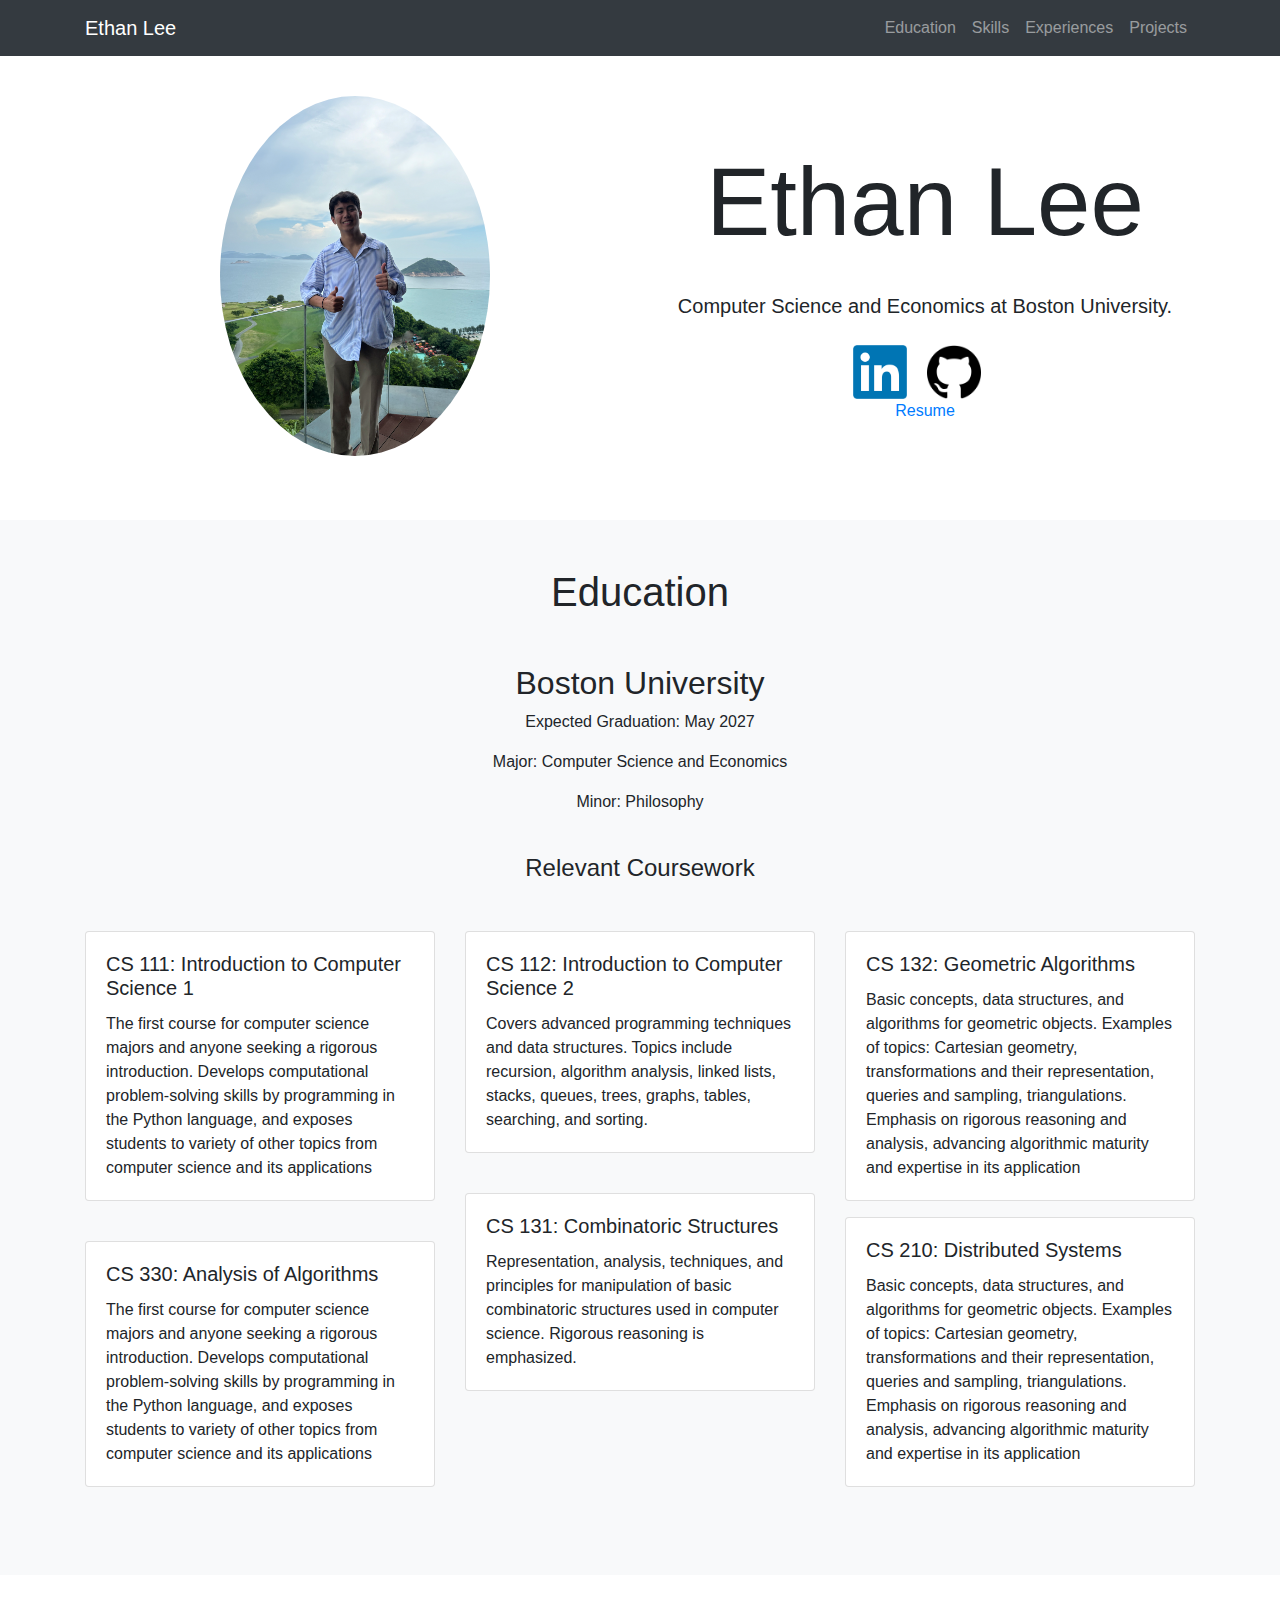
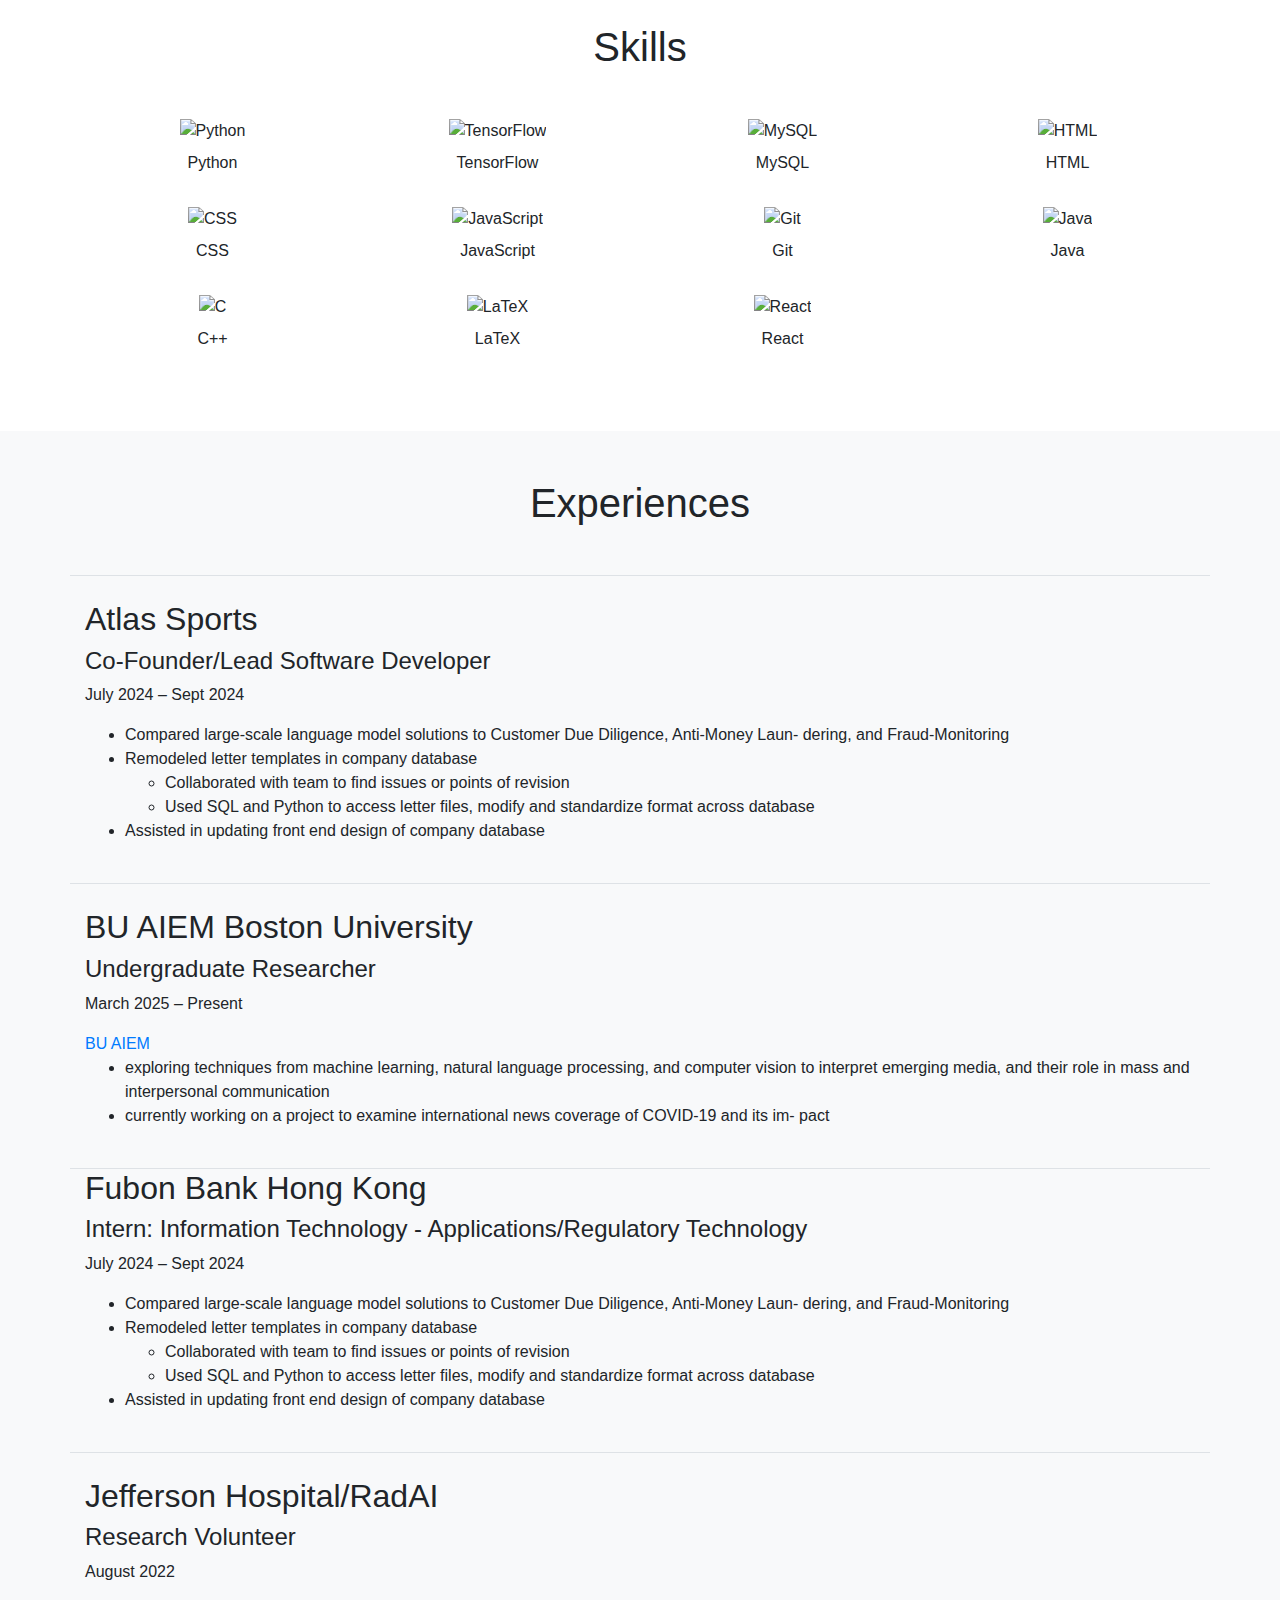
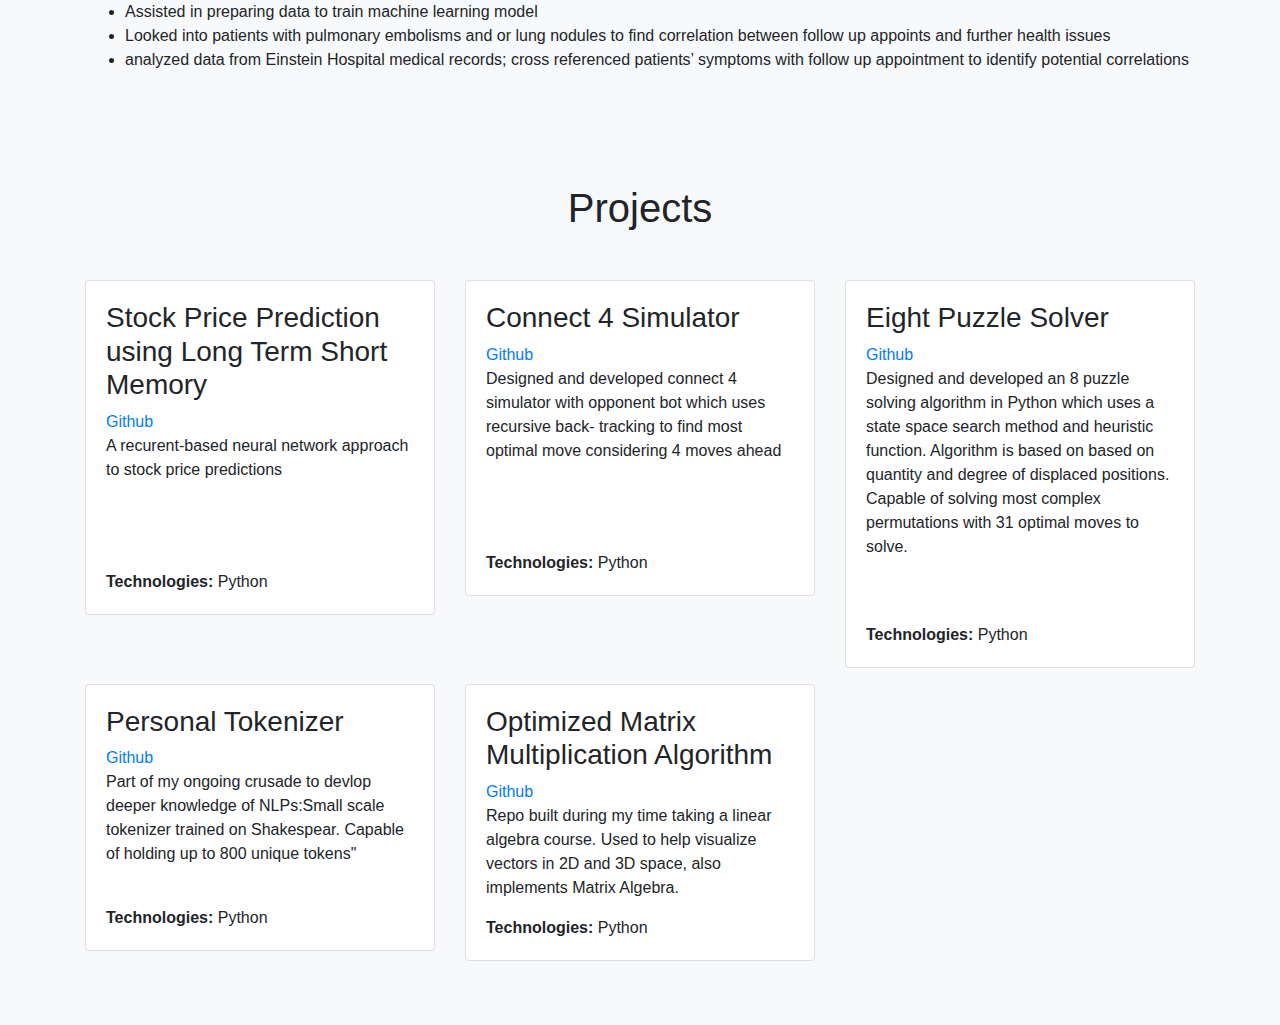
==== index.html @ e2e632e5 "Update index.html" ====
<!DOCTYPE html>
<html lang="en">
<head>
    <head>
        <meta charset="UTF-8">
        <meta name="viewport" content="width=device-width, initial-scale=1.0">
        <title>Ethan Lee - Portfolio</title>
        <!-- Bootstrap CSS -->
        <link href="https://maxcdn.bootstrapcdn.com/bootstrap/4.5.2/css/bootstrap.min.css" rel="stylesheet">
        <style>
            /* Add your custom styles here */
        </style>
    </head>
</head>
<body>
    

        <!-- Navigation Bar -->
        <nav class="navbar fixed-top navbar-expand-lg navbar-dark bg-dark">
            <div class="container">
                <a class="navbar-brand" href="#">Ethan Lee</a>
                <button class="navbar-toggler" type="button" data-toggle="collapse" data-target="#navbarNav" aria-controls="navbarNav" aria-expanded="false" aria-label="Toggle navigation">
                    <span class="navbar-toggler-icon"></span>
                </button>
                <div class="collapse navbar-collapse" id="navbarNav">
                    <ul class="navbar-nav ml-auto">
                        <li class="nav-item">
                            <a class="nav-link" href="#education">Education</a>
                        </li>
                        <li class="nav-item">
                            <a class="nav-link" href="#skills">Skills</a>
                        </li>
                        <li class="nav-item">
                            <a class="nav-link" href="#experiences">Experiences</a>
                        </li>
                        <li class="nav-item">
                            <a class="nav-link" href="#projects">Projects</a>
                        </li>
                    </ul>
                </div>
            </div>
        </nav>
    
        <br><br>
    
        <!-- Home Section -->
        <section id="home" class="py-5 text-center">
            <div class="container">
                <div class="row">
                    <div class="col-md-6">
                        <img src="/profile.jpg" alt="Headshot" class="img-fluid rounded-circle mb-3" style="max-width: 50%;">
                    </div>
                    <div class="col-md-6">
                        
                        <br><br>
                        <h1 class="display-1">Ethan Lee</h1>
                        <br>
                        <p class="lead">Computer Science and Economics at Boston University.</p>
                        <div class="mt-4">
                            <!-- Circular logos for LinkedIn and email -->
                            <a href="https://www.linkedin.com/in/ethan-lee-762335253/" target="_blank"><img src="/linkedin.png" alt="LinkedIn" class="mr-3" style="max-width: 10%;"></a>
                            <a href="https://github.com/elee05" target="_blank"><img src="/githublogo.png" alt="GitHub" class="mr-3" style="max-width: 10%;"></a>
                            <!-- <a href="mailto:ryanjg@bu.edu"><img src="email_logo.png" alt="Email"></a> -->
                            <div class = "Resume">
                                <a  href="https://drive.google.com/file/d/1Ec6KIJwj25DoHJ4Frk3w-vxsHnj9-o5V/view?usp=sharing">Resume</a>
                            </div>
                            
                        </div>
                    </div>
                </div>
            </div>
        </section>
    
        <!-- Education Section -->
        <section id="education" class="py-5 bg-light">
            <div class="container">
                <h1 class="text-center mb-5">Education</h1>
                <h2 class="text-center">Boston University</h2>
                <p class="text-center">Expected Graduation: May 2027</p>
                <p class="text-center">Major: Computer Science and Economics</p>
                <p class="text-center">Minor: Philosophy</p>
                <br>
                <h4 class="text-center mb-5">Relevant Coursework</h4>
                <div class="row">
                    <div class="col-md-4">
                        <div class="card mb-3">
                            <div class="card-body">
                                <h5 class="card-title">CS 111: Introduction to Computer Science 1</h5>
                                <p class="card-text">The first course for computer science majors and anyone seeking a rigorous introduction. Develops computational problem-solving skills by programming in the Python language, and exposes students to variety of other topics from computer science and its applications</p>
                            </div>
                        </div>
                        <br>
                        <div class="card mb-3">
                            <div class="card-body">
                                <h5 class="card-title">CS 330: Analysis of Algorithms</h5>
                                <p class="card-text">The first course for computer science majors and anyone seeking a rigorous introduction. Develops computational problem-solving skills by programming in the Python language, and exposes students to variety of other topics from computer science and its applications</p>
                            </div>
                        </div>
                        
                  
                    </div>
                    <div class="col-md-4">
                        <div class="card mb-3">
                            <div class="card-body">
                                <h5 class="card-title">CS 112: Introduction to Computer Science 2 </h5>
                                <p class="card-text">Covers advanced programming techniques and data structures. Topics include recursion, algorithm analysis, linked lists, stacks, queues, trees, graphs, tables, searching, and sorting.</p>
                            </div>
                        </div>
                        <br>
                        <div class="card mb-3">
                            <div class="card-body">
                                <h5 class="card-title">CS 131: Combinatoric Structures</h5>
                                <p class="card-text">Representation, analysis, techniques, and principles for manipulation of basic combinatoric structures used in computer science. Rigorous reasoning is emphasized.</p>
                            </div>
                        </div>
                    </div>
                    <div class="col-md-4">
                        <div class="card mb-3">
                            <div class="card-body">
                                <h5 class="card-title">CS 132: Geometric Algorithms</h5>
                                <p class="card-text">Basic concepts, data structures, and algorithms for geometric objects. Examples of topics: Cartesian geometry, transformations and their representation, queries and sampling, triangulations. Emphasis on rigorous reasoning and analysis, advancing algorithmic maturity and expertise in its application</p>
                            </div>
                        </div>
                        <div class="card mb-3">
                            <div class="card-body">
                                <h5 class="card-title">CS 210: Distributed Systems</h5>
                                <p class="card-text">Basic concepts, data structures, and algorithms for geometric objects. Examples of topics: Cartesian geometry, transformations and their representation, queries and sampling, triangulations. Emphasis on rigorous reasoning and analysis, advancing algorithmic maturity and expertise in its application</p>
                            </div>
                        </div>
                        <br>
                        
                    </div>
    
                          
                        
                </div>
            </div>
        </section>
    
    
    
        <!-- Skills Section -->
        <section id="skills" class="py-5">
            <div class="container">
                <h1 class="text-center mb-5">Skills</h1>
                <div class="row">
                    <div class="col-md-3 mb-3">
                        <div class="d-flex flex-column align-items-center">
                            <img src="https://skillicons.dev/icons?i=py" alt="Python" class="img-fluid">
                            <p class="mt-2">Python</p>
                        </div>
                    </div>
                    <div class="col-md-3 mb-3">
                        <div class="d-flex flex-column align-items-center">
                            <img src="https://skillicons.dev/icons?i=tensorflow&amp;theme=light" alt="TensorFlow" class="img-fluid">
                            <p class="mt-2">TensorFlow</p>
                        </div>
                    </div>
                    <div class="col-md-3 mb-3">
                        <div class="d-flex flex-column align-items-center">
                            <img src="https://skillicons.dev/icons?i=mysql&amp;theme=light" alt="MySQL" class="img-fluid">
                            <p class="mt-2">MySQL</p>
                        </div>
                    </div>
                    <div class="col-md-3 mb-3">
                        <div class="d-flex flex-column align-items-center">
                            <img src="https://skillicons.dev/icons?i=html&amp;theme=light" alt="HTML" class="img-fluid">
                            <p class="mt-2">HTML</p>
                        </div>
                    </div>
                </div>
                <div class="row">
                    
                    
                    <div class="col-md-3 mb-3">
                        <div class="d-flex flex-column align-items-center">
                            <img src="https://skillicons.dev/icons?i=css&amp;theme=light" alt="CSS" class="img-fluid">
                            <p class="mt-2">CSS</p>
                        </div>
                    </div>
                    <div class="col-md-3 mb-3">
                        <div class="d-flex flex-column align-items-center">
                            <img src="https://skillicons.dev/icons?i=js&amp;theme=light" alt="JavaScript" class="img-fluid">
                            <p class="mt-2">JavaScript</p>
                        </div>
                    </div>
                    <div class="col-md-3 mb-3">
                        <div class="d-flex flex-column align-items-center">
                            <img src="https://skillicons.dev/icons?i=git&amp;theme=light" alt="Git" class="img-fluid">
                            <p class="mt-2">Git</p>
                        </div>
                    </div>
                    <div class="col-md-3 mb-3">
                        <div class="d-flex flex-column align-items-center">
                            <img src="https://skillicons.dev/icons?i=java&amp;theme=light" alt="Java" class="img-fluid">
                            <p class="mt-2">Java</p>
                        </div>
                    </div>
                </div>
                <div class="row">
                    
                    
                    
                    <div class="col-md-3 mb-3">
                        <div class="d-flex flex-column align-items-center">
                            <img src="https://skillicons.dev/icons?i=cpp&amp;theme=light" alt="C" class="img-fluid">
                            <p class="mt-2">C++</p>
                        </div>
                    </div>
                    <div class="col-md-3 mb-3">
                        <div class="d-flex flex-column align-items-center">
                            <img src="https://skillicons.dev/icons?i=latex&amp;theme=light" alt="LaTeX" class="img-fluid">
                            <p class="mt-2">LaTeX</p>
                        </div>
                    </div>
                    <div class="col-md-3 mb-3">
                        <div class="d-flex flex-column align-items-center">
                            <img src="https://skillicons.dev/icons?i=react&amp;theme=light" alt="React" class="img-fluid">
                            <p class="mt-2">React</p>
                        </div>
                    </div>
                </div>
            </div>
        </section>
    
    
    
        <!-- Experiences Section -->
        <section id="experiences" class="py-5 bg-light">
            <div class="container">
                <h1 class="text-center mb-5">Experiences</h1>
                <div class="row">
                    
    
    
                    <div class="col-md-12 border-top">
                        <br>
                        <h2>Atlas Sports</h2>
                        <h4>Co-Founder/Lead Software Developer</h4>
                        <p>July 2024 – Sept 2024</p>
                        <ul>
                            <li>Compared large-scale language model solutions to Customer Due Diligence, Anti-Money Laun-
                                dering, and Fraud-Monitoring</li>
                            <li>Remodeled letter templates in company database
                                <ul>
                                    <li>Collaborated with team to find issues or points of revision</li>
                                    <li>Used SQL and Python to access letter files, modify and standardize format across database</li>
                                </ul>
                            </li>
                            <li>Assisted in updating front end design of company database</li>
                        <br>
                    </ul></div>

                    <div class="col-md-12 border-top">
                        <br>
                        <h2>BU AIEM Boston University</h2>
                        <h4>Undergraduate Researcher</h4>
                        <p>March 2025 – Present</p>
                        <a href = "https://sites.bu.edu/aiem/">BU AIEM</a>
                        <ul>
                            <li>exploring techniques from machine learning, natural language processing, and computer vision
                                to interpret emerging media, and their role in mass and interpersonal communication</li>
                            <li>currently working on a project to examine international news coverage of COVID-19 and its im-
                                pact</li>
                        <br>
                    </ul></div>


                    <div class="col-md-12 border-top">
                        <b"r>
                        <h2>Fubon Bank Hong Kong</h2>
                        <h4>Intern: Information Technology - Applications/Regulatory Technology</h4>
                        <p>July 2024 – Sept 2024</p>
                        <ul>
                            <li>Compared large-scale language model solutions to Customer Due Diligence, Anti-Money Laun-
                                dering, and Fraud-Monitoring</li>
                            <li>Remodeled letter templates in company database
                                <ul>
                                    <li>Collaborated with team to find issues or points of revision</li>
                                    <li>Used SQL and Python to access letter files, modify and standardize format across database</li>
                                </ul>
                            </li>
                            <li>Assisted in updating front end design of company database</li>
                        <br>
                    </ul></div>
                    <!-- Add more sections for other experiences -->
    
                    <div class="col-md-12 border-top">
                        <br>
                        <h2>Jefferson Hospital/RadAI</h2>
                        <h4>Research Volunteer</h4>
                        <p>August 2022</p>
                        <ul>
                            <li>Assisted in preparing data to train machine learning model</li>
                            <li>Looked into patients with pulmonary embolisms and or lung nodules to find correlation
                                between follow up appoints and further health issues</li>
                            <li>analyzed data from Einstein Hospital medical records; cross referenced patients’ symptoms with
                                follow up appointment to identify potential correlations</li>
                        </ul>
                    </div>
    
                </div>
            </div>
        </section>
    
    






















    
        <!-- Projects Section -->
        <section id="projects" class="py-5 bg-light">
            <div class="container">
                <h1 class="text-center mb-5">Projects</h1>
                <div class="row"> 
                    
                    <!-- Add more sections for other projects -->
                    <div class="col-md-4">
                        <div class="card mb-3">
                            <div class="card-body">
                                <h3>Stock Price Prediction using Long Term Short Memory</h3>
                                <a href = "https://github.com/elee05/Price-Predictions-LSTM">Github</a>
                                
                                <p>A recurent-based neural network approach to stock price predictions</p>
                                <br><br><br>
                                <strong>Technologies:</strong> Python
                            </div>
                        </div>
                    </div>
                    <div class="col-md-4">
                        <div class="card mb-3">
                            <div class="card-body">
                                <h3>Connect 4 Simulator</h3>
                                <a href="https://github.com/elee05/ASCII-Connect-Four">Github</a>
                                
                                <p>Designed and developed connect 4 simulator with opponent bot which uses recursive back-
                                    tracking to find most optimal move considering 4 moves ahead</p>
                                <br><br><br>
                                <strong>Technologies:</strong> Python
                            </div>
                        </div>
                    </div>
                    <div class="col-md-4">
                        <div class="card mb-3">
                            <div class="card-body">
                                <h3>Eight Puzzle Solver</h3>
                                <a href="https://github.com/elee05/8-puzzle-solver">Github</a>
                                
                                <p>Designed and developed an 8 puzzle solving algorithm in Python which uses a state space search method and heuristic function. Algorithm is based on based on quantity and degree of displaced positions. Capable of solving most complex permutations with 31 optimal moves to solve.</p>
                                <br><br>
                                <strong>Technologies:</strong> Python
                            </div>
                        </div>
                    </div>
                </div>







                <div class="row">
                    <div class="col-md-4">
                        <div class="card mb-3">
                            <div class="card-body">
                                <h3>Personal Tokenizer</h3>
                                <a href="https://github.com/elee05/Tokenizer">Github</a>
                                
                                <p>Part of my ongoing crusade to devlop deeper knowledge of NLPs:Small scale tokenizer trained on Shakespear. Capable of holding up to 800 unique tokens" </p>
                                <br>
                                <strong>Technologies:</strong> Python
                            </div>
                        </div>
                    </div>
                    <!-- Add more sections for other projects -->
                    
                    <div class="col-md-4">
                        <div class="card mb-3">
                            <div class="card-body">
                                <h3>Optimized Matrix Multiplication Algorithm</h3>
                                <a href = "https://github.com/elee05/Matrix-Algebra">Github</a>
                                
                                <p>Repo built during my time taking a linear algebra course. Used to help visualize vectors in 2D and 3D space, also implements Matrix Algebra.</p>
                                <strong>Technologies:</strong> Python
                            </div>
                        </div>
                    </div>
                </div>





            </div>
        </section>
    
    
        <!-- Bootstrap JS -->
        <script src="https://ajax.googleapis.com/ajax/libs/jquery/3.5.1/jquery.min.js"></script>
        <script src="https://cdnjs.cloudflare.com/ajax/libs/popper.js/1.16.0/umd/popper.min.js"></script>
        <script src="https://maxcdn.bootstrapcdn.com/bootstrap/4.5.2/js/bootstrap.min.js"></script>
    
    
    
    

    
</body>
</html>
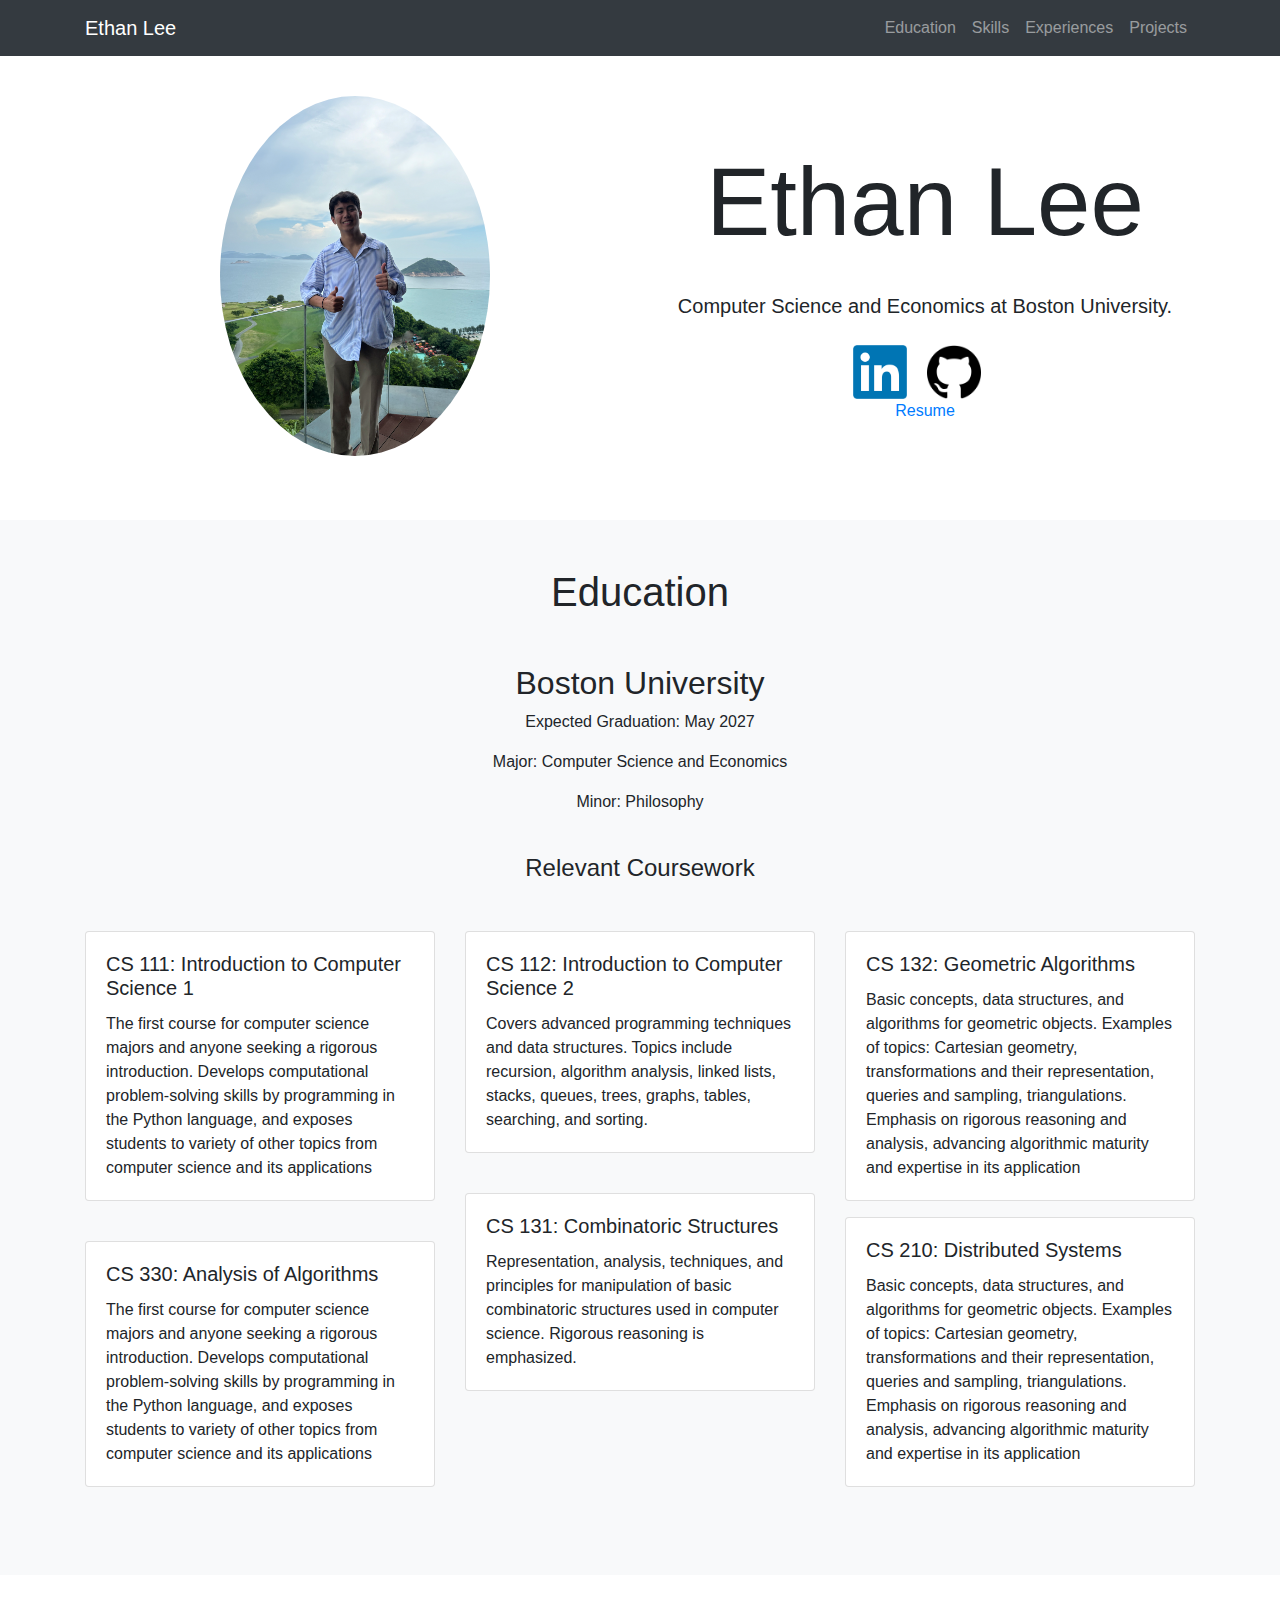
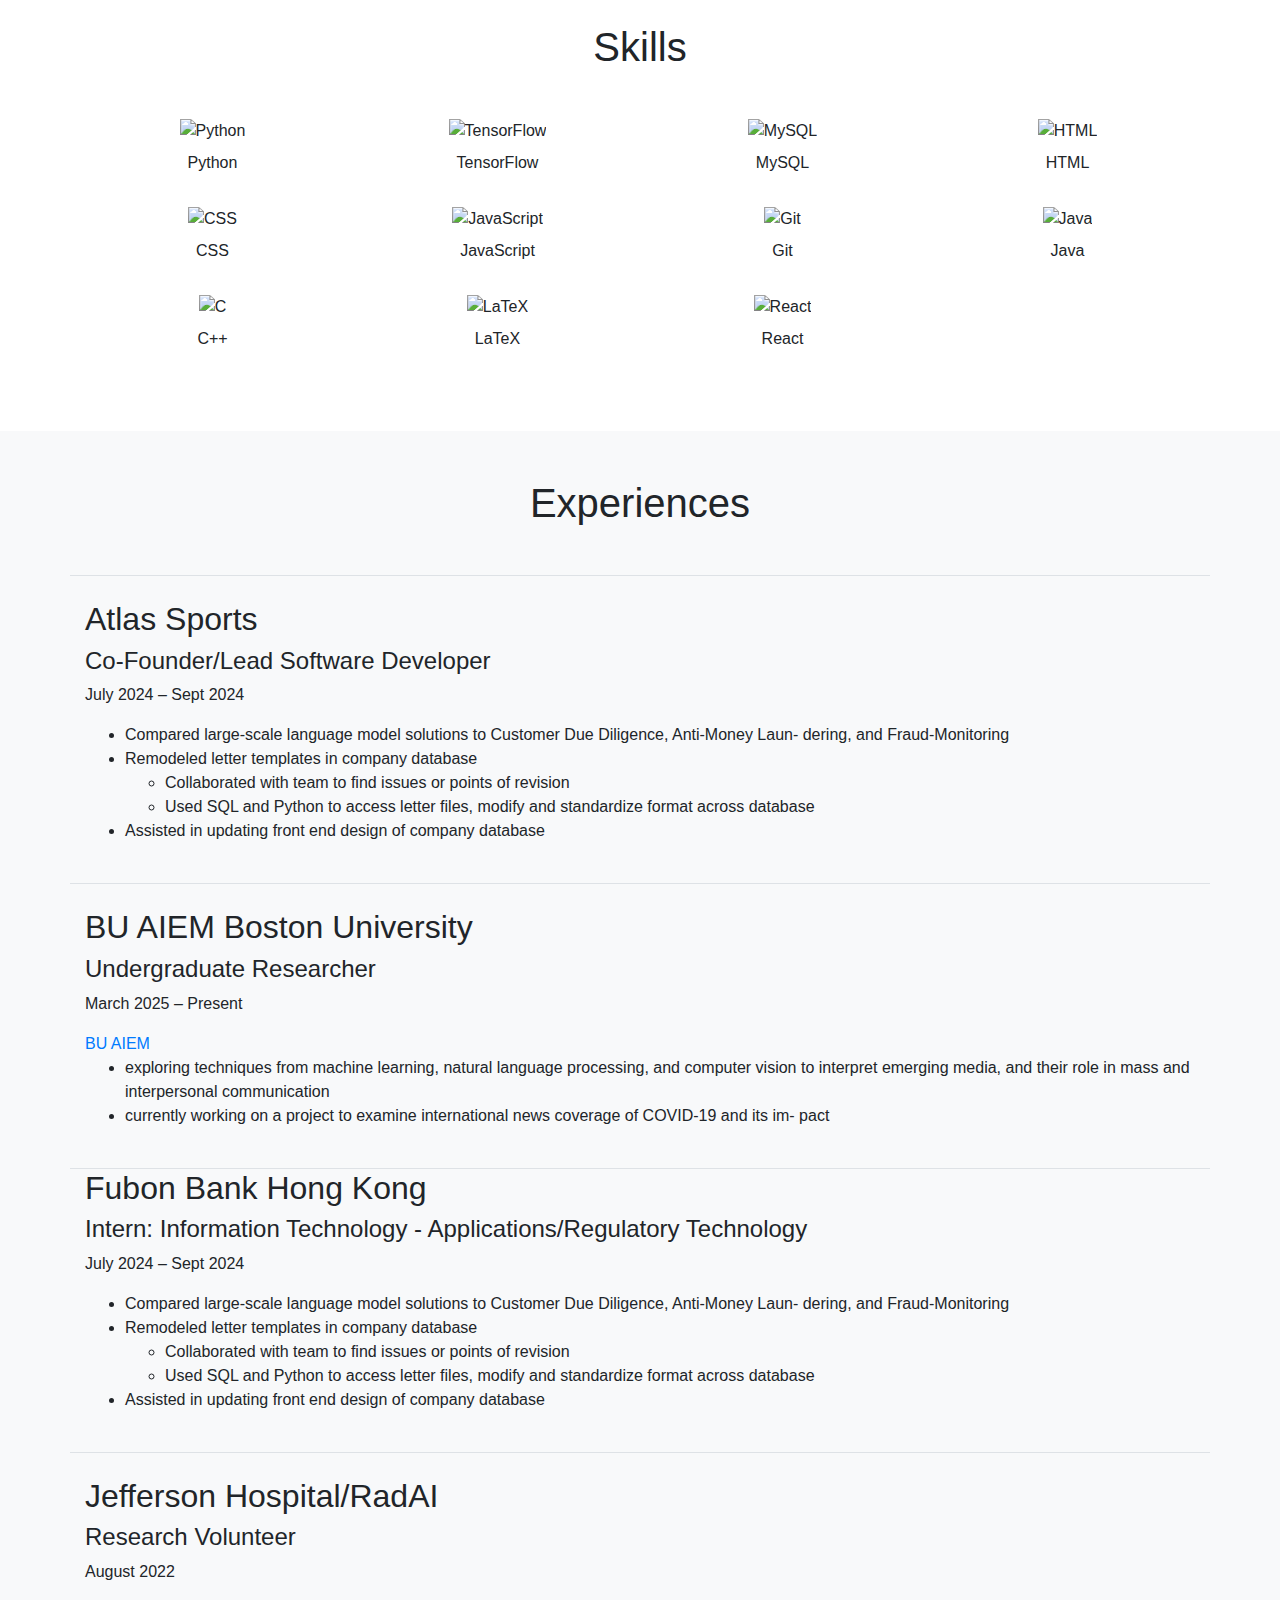
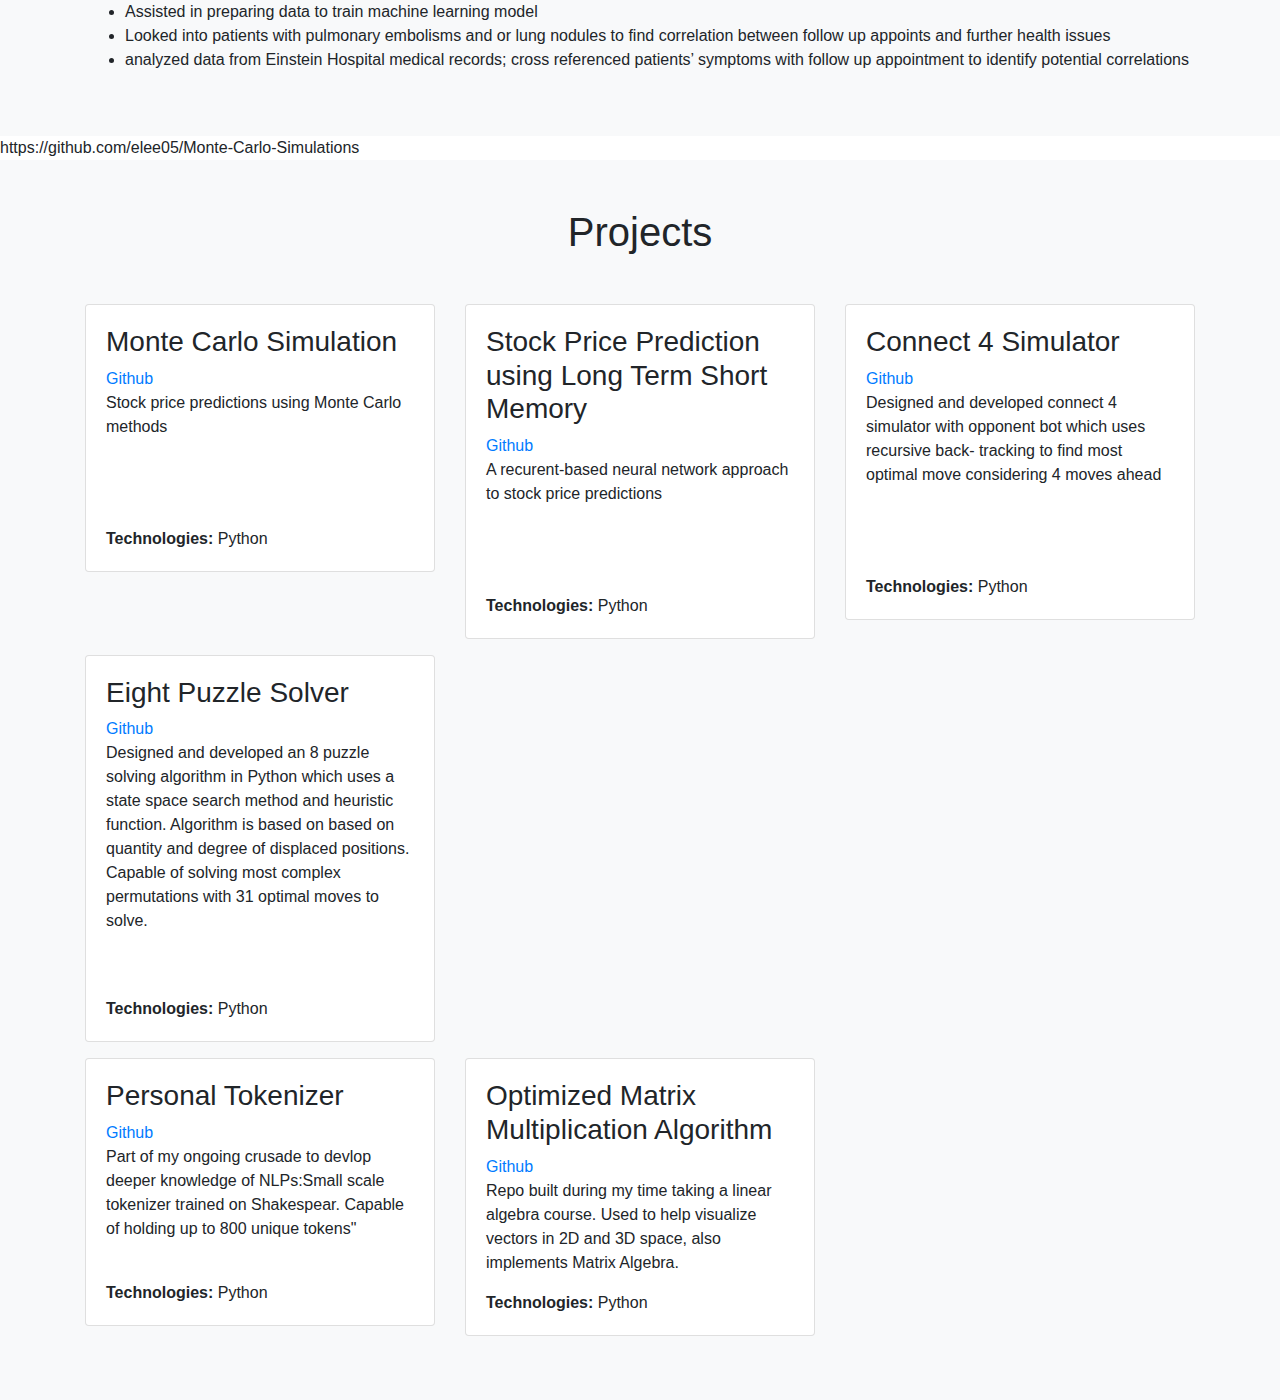
==== commit 29c15880: "Update index.html" ====
--- a/index.html
+++ b/index.html
@@ -325,7 +325,7 @@
 
 
 
-
+https://github.com/elee05/Monte-Carlo-Simulations
     
         <!-- Projects Section -->
         <section id="projects" class="py-5 bg-light">
@@ -334,6 +334,18 @@
                 <div class="row"> 
                     
                     <!-- Add more sections for other projects -->
+                    <div class="col-md-4">
+                        <div class="card mb-3">
+                            <div class="card-body">
+                                <h3>Monte Carlo Simulation </h3>
+                                <a href = "https://github.com/elee05/Monte-Carlo-Simulations">Github</a>
+                                
+                                <p>Stock price predictions using Monte Carlo methods</p>
+                                <br><br><br>
+                                <strong>Technologies:</strong> Python
+                            </div>
+                        </div>
+                    </div>
                     <div class="col-md-4">
                         <div class="card mb-3">
                             <div class="card-body">
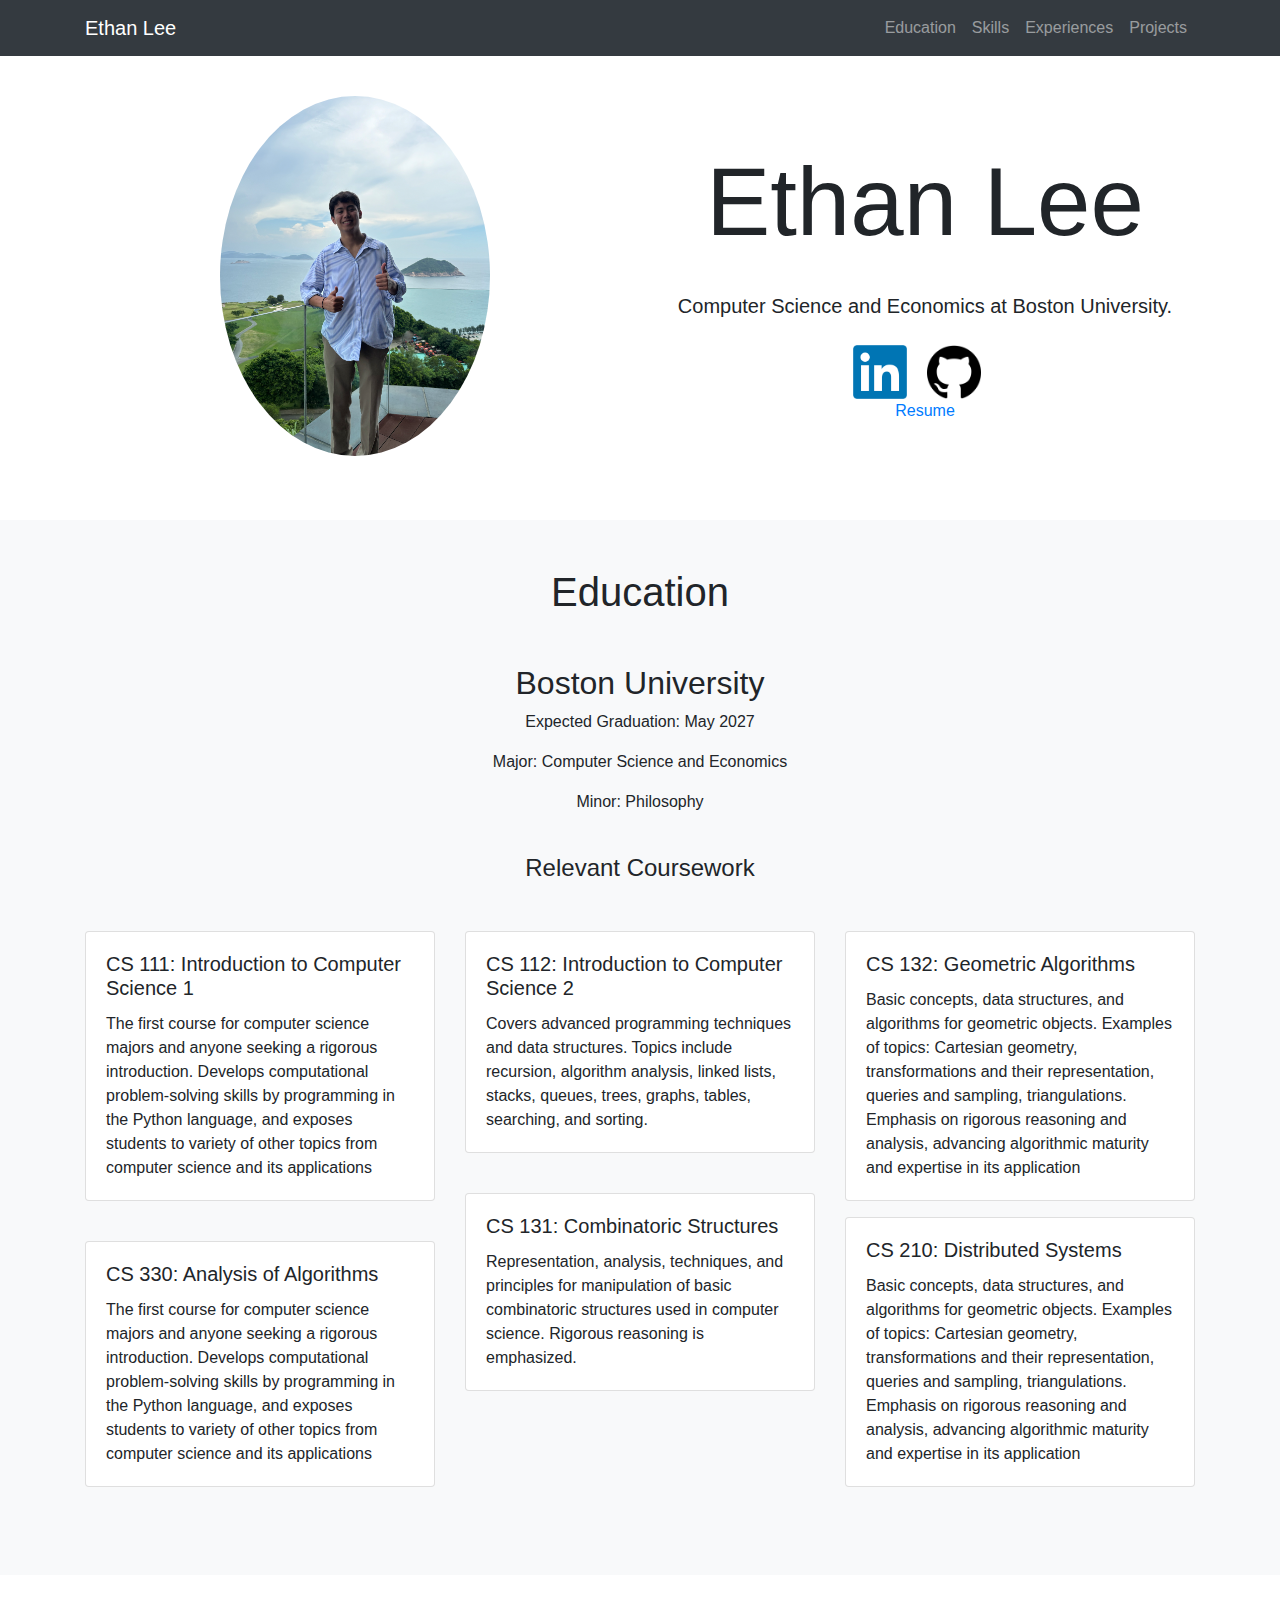
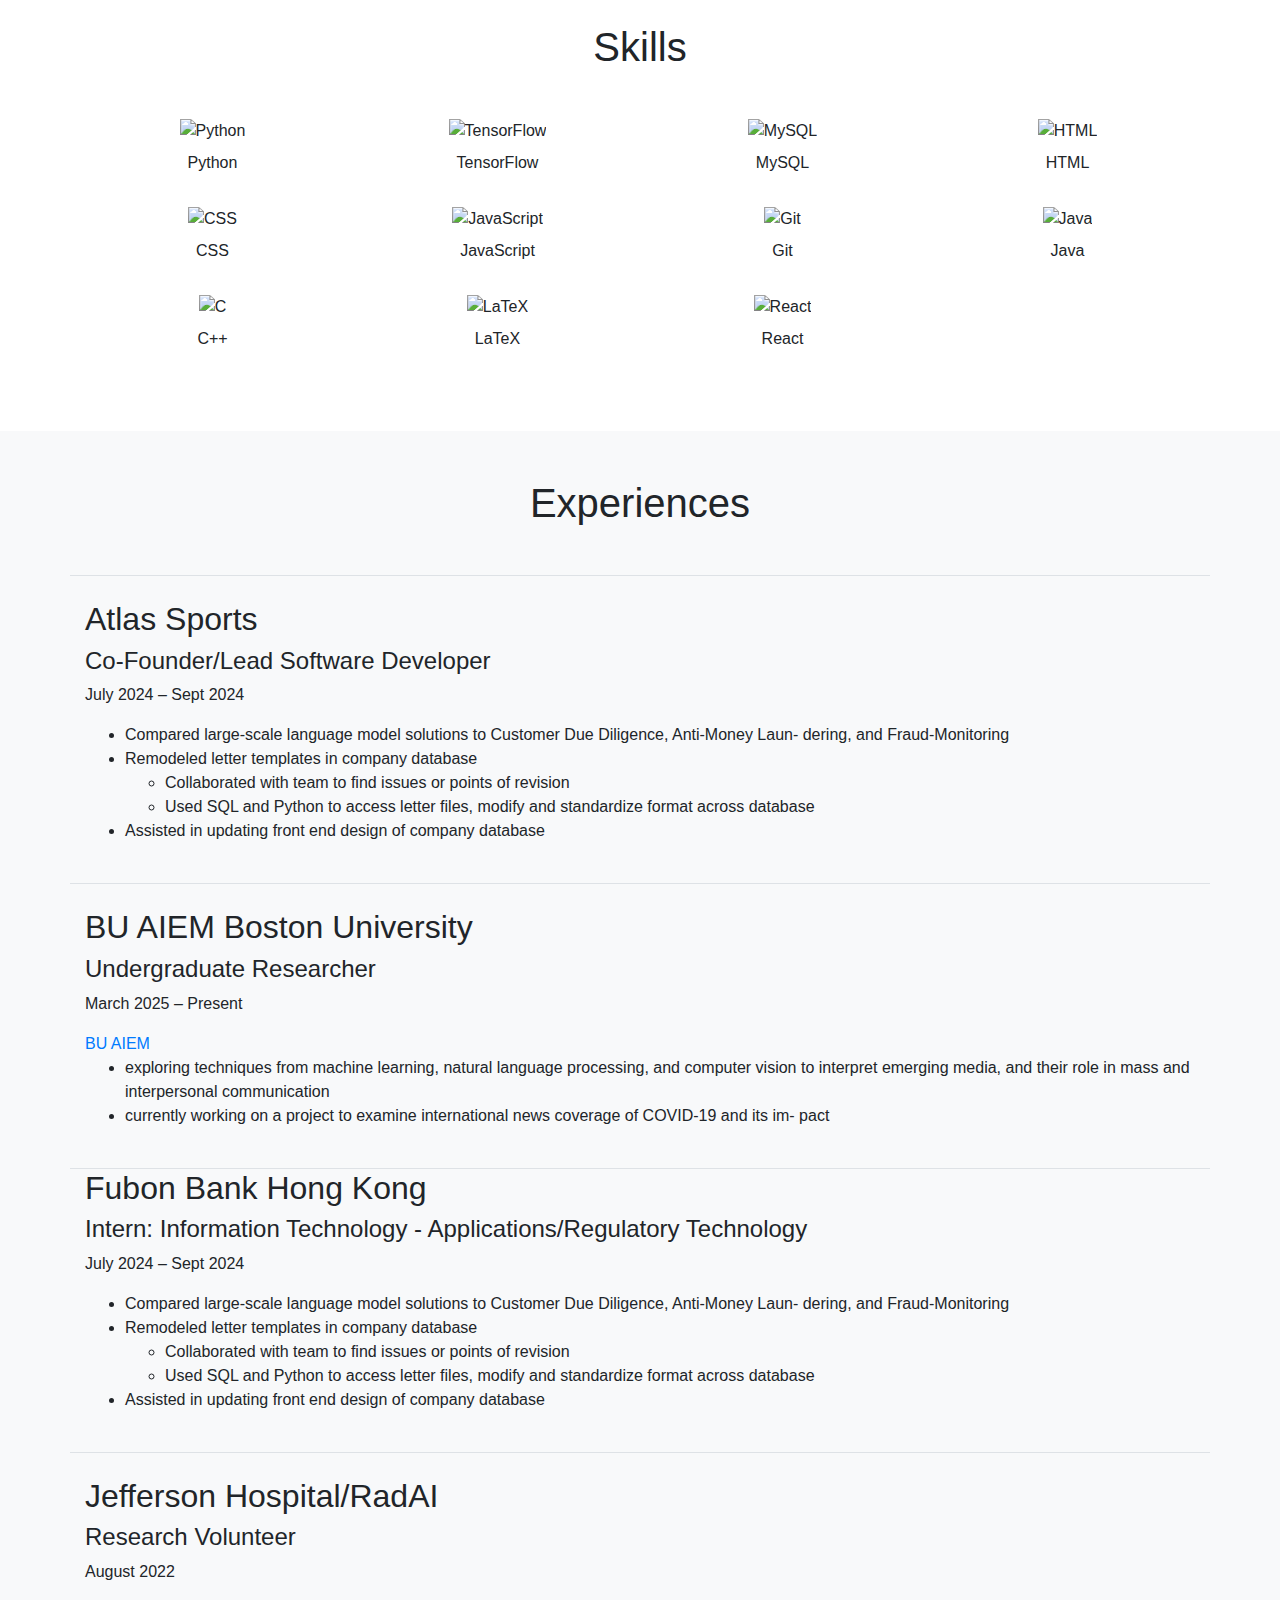
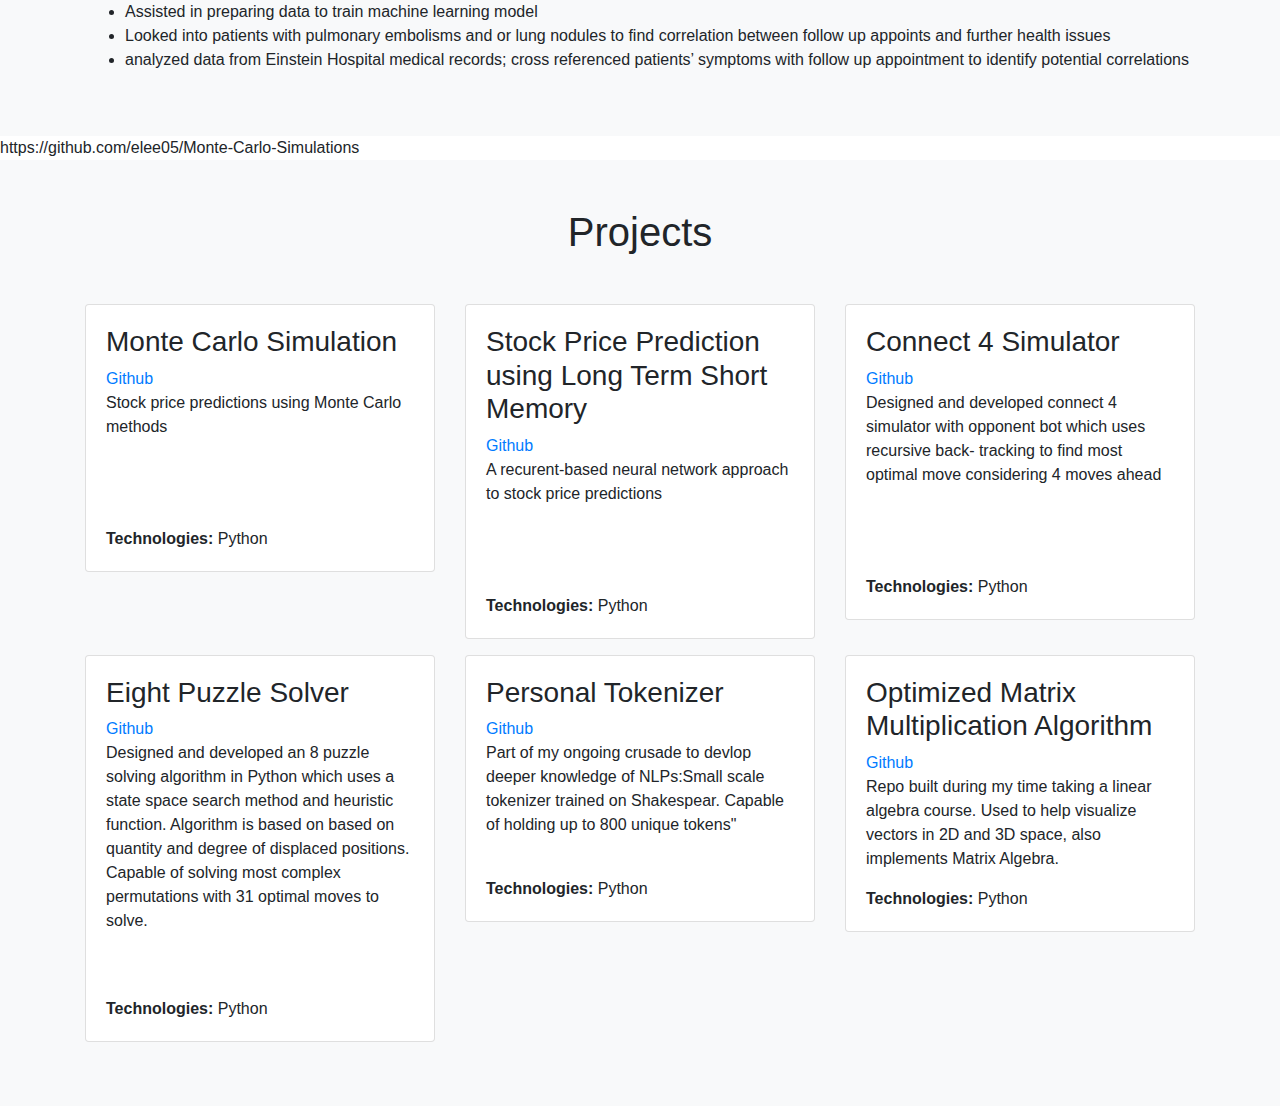
==== commit 50275c2b: "Update index.html" ====
--- a/index.html
+++ b/index.html
@@ -371,6 +371,16 @@
                             </div>
                         </div>
                     </div>
+                    
+                </div>
+
+
+
+
+
+
+
+                <div class="row">
                     <div class="col-md-4">
                         <div class="card mb-3">
                             <div class="card-body">
@@ -383,15 +393,6 @@
                             </div>
                         </div>
                     </div>
-                </div>
-
-
-
-
-
-
-
-                <div class="row">
                     <div class="col-md-4">
                         <div class="card mb-3">
                             <div class="card-body">
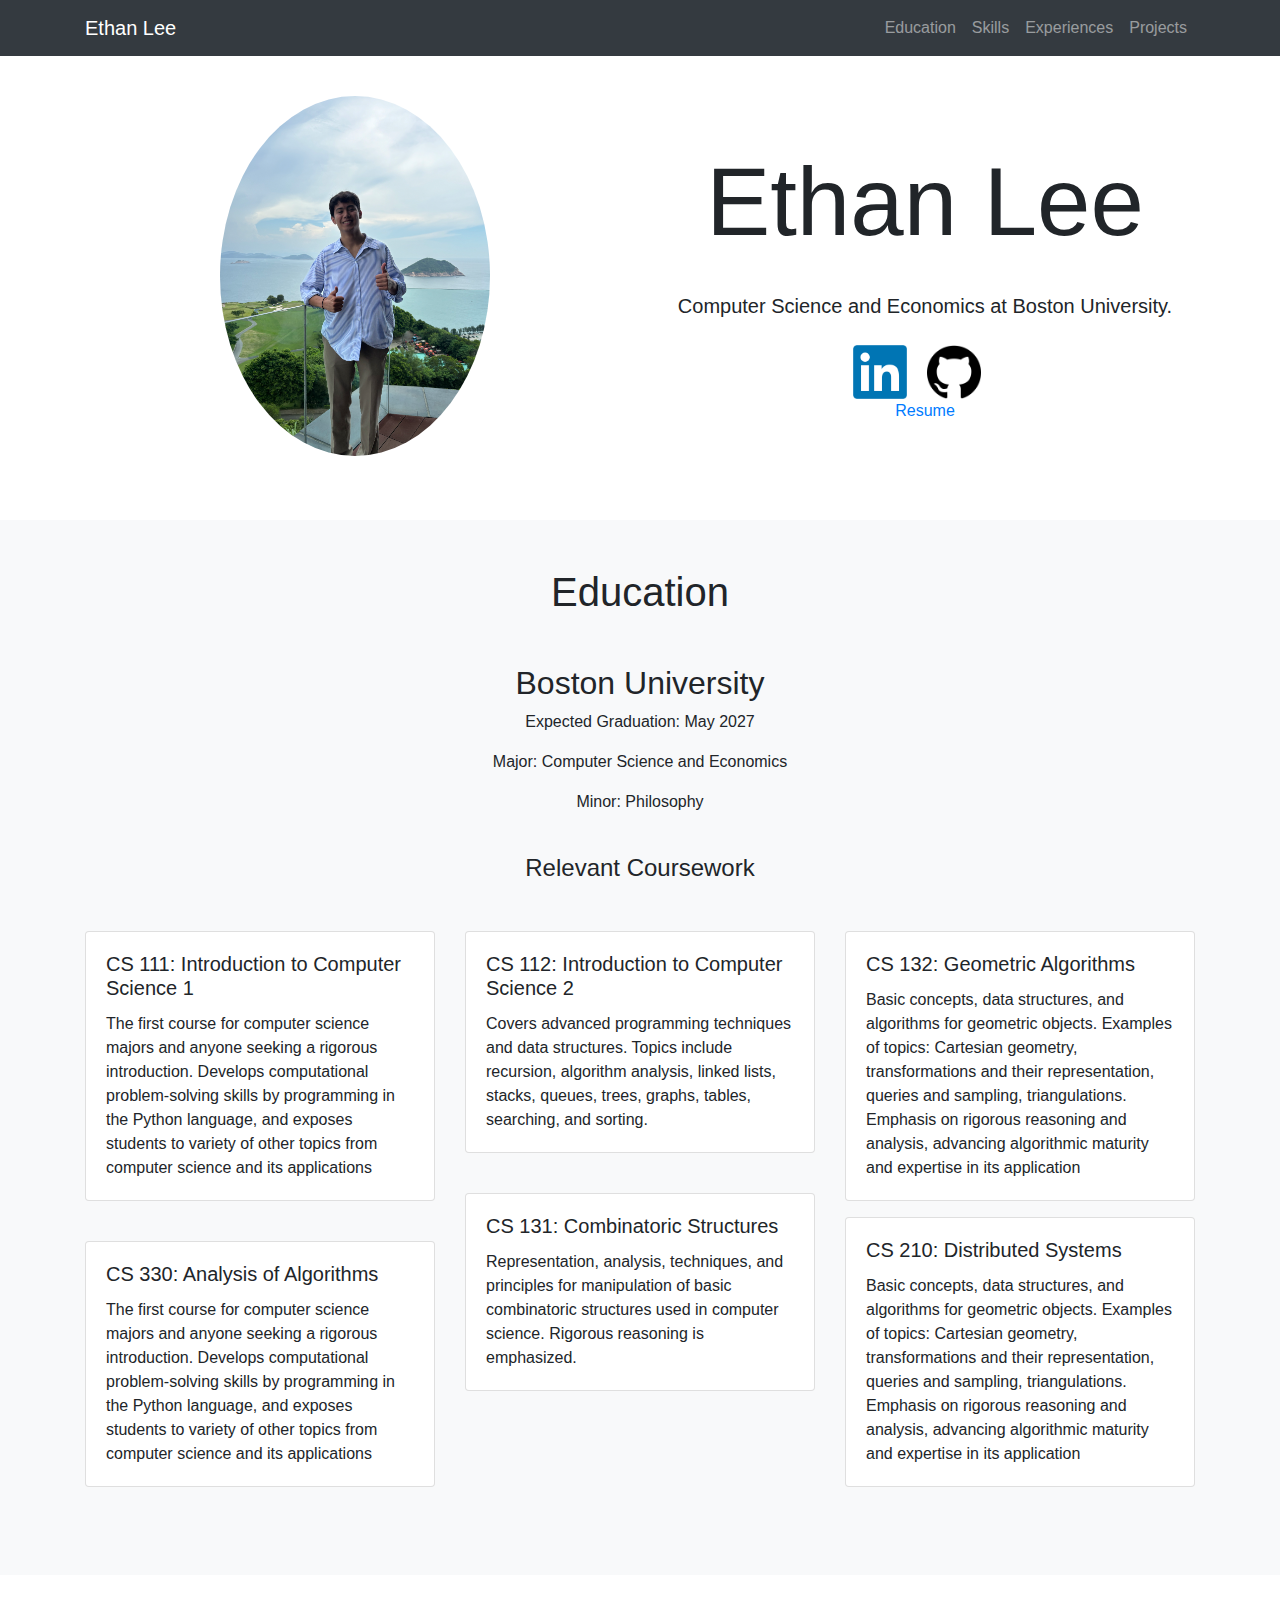
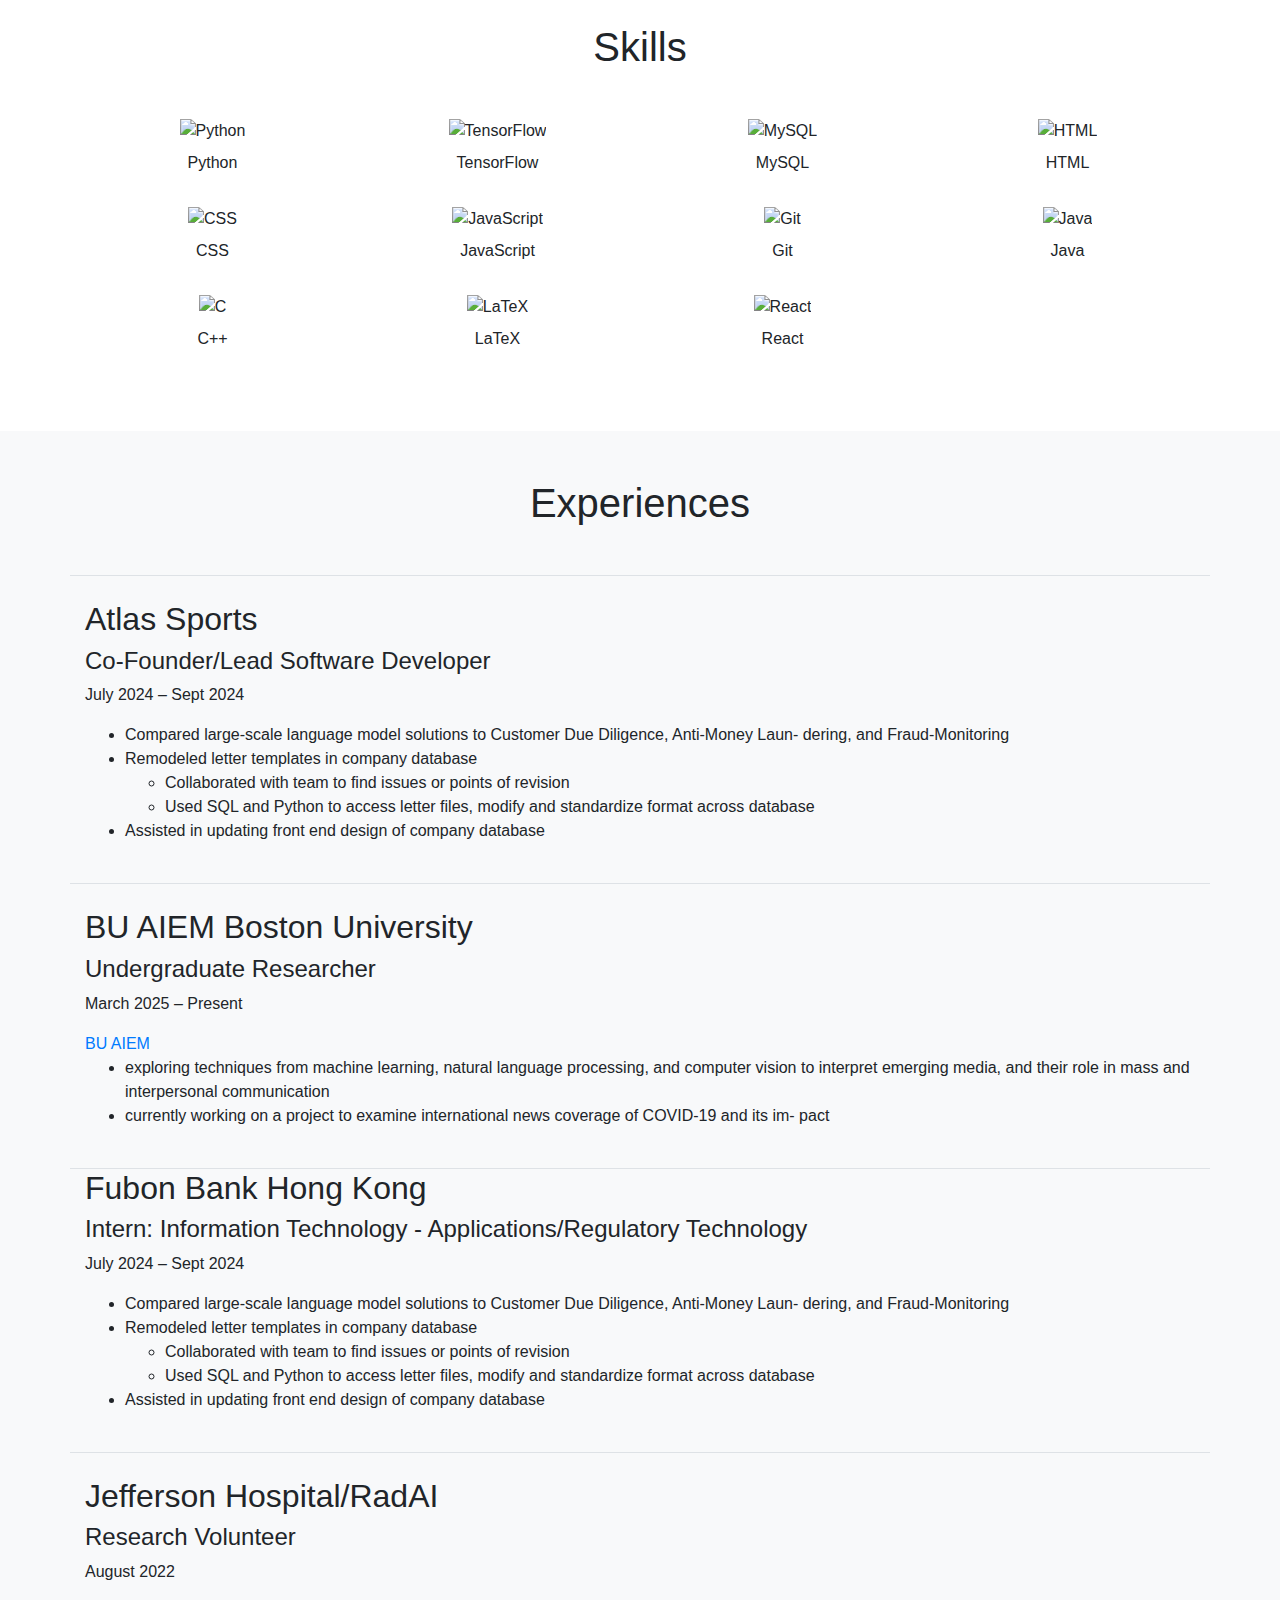
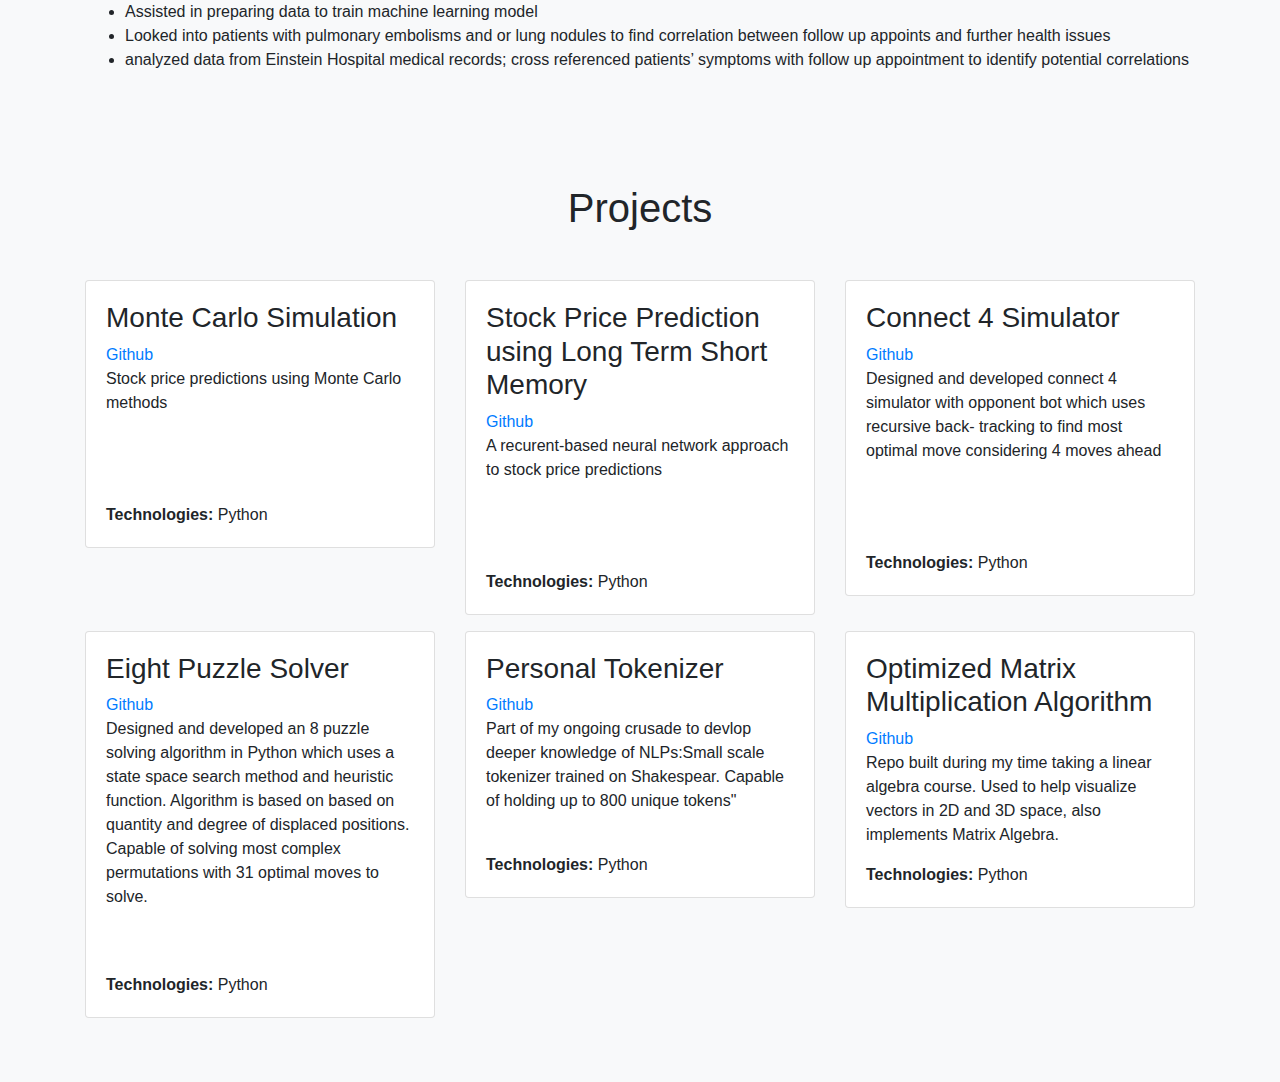
==== commit e82f58f0: "Update index.html" ====
--- a/index.html
+++ b/index.html
@@ -323,9 +323,6 @@
 
 
 
-
-
-https://github.com/elee05/Monte-Carlo-Simulations
     
         <!-- Projects Section -->
         <section id="projects" class="py-5 bg-light">
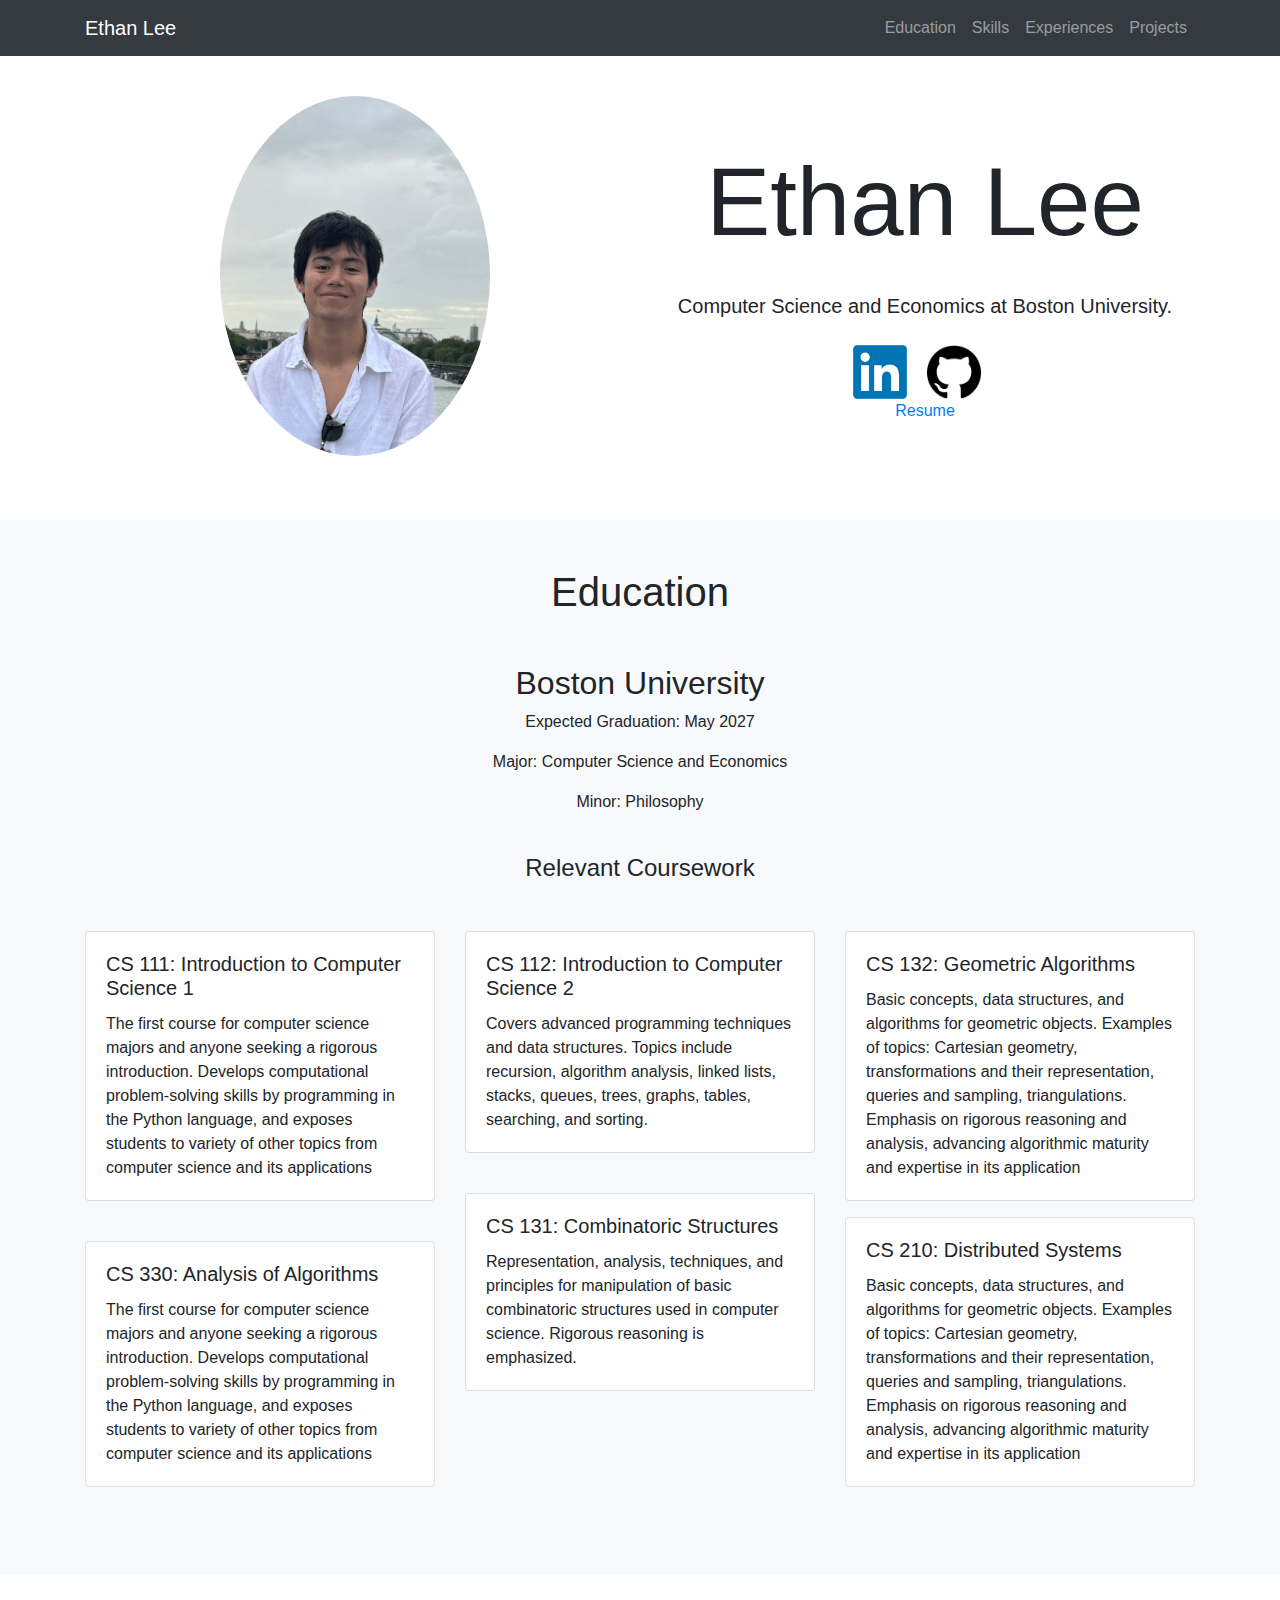
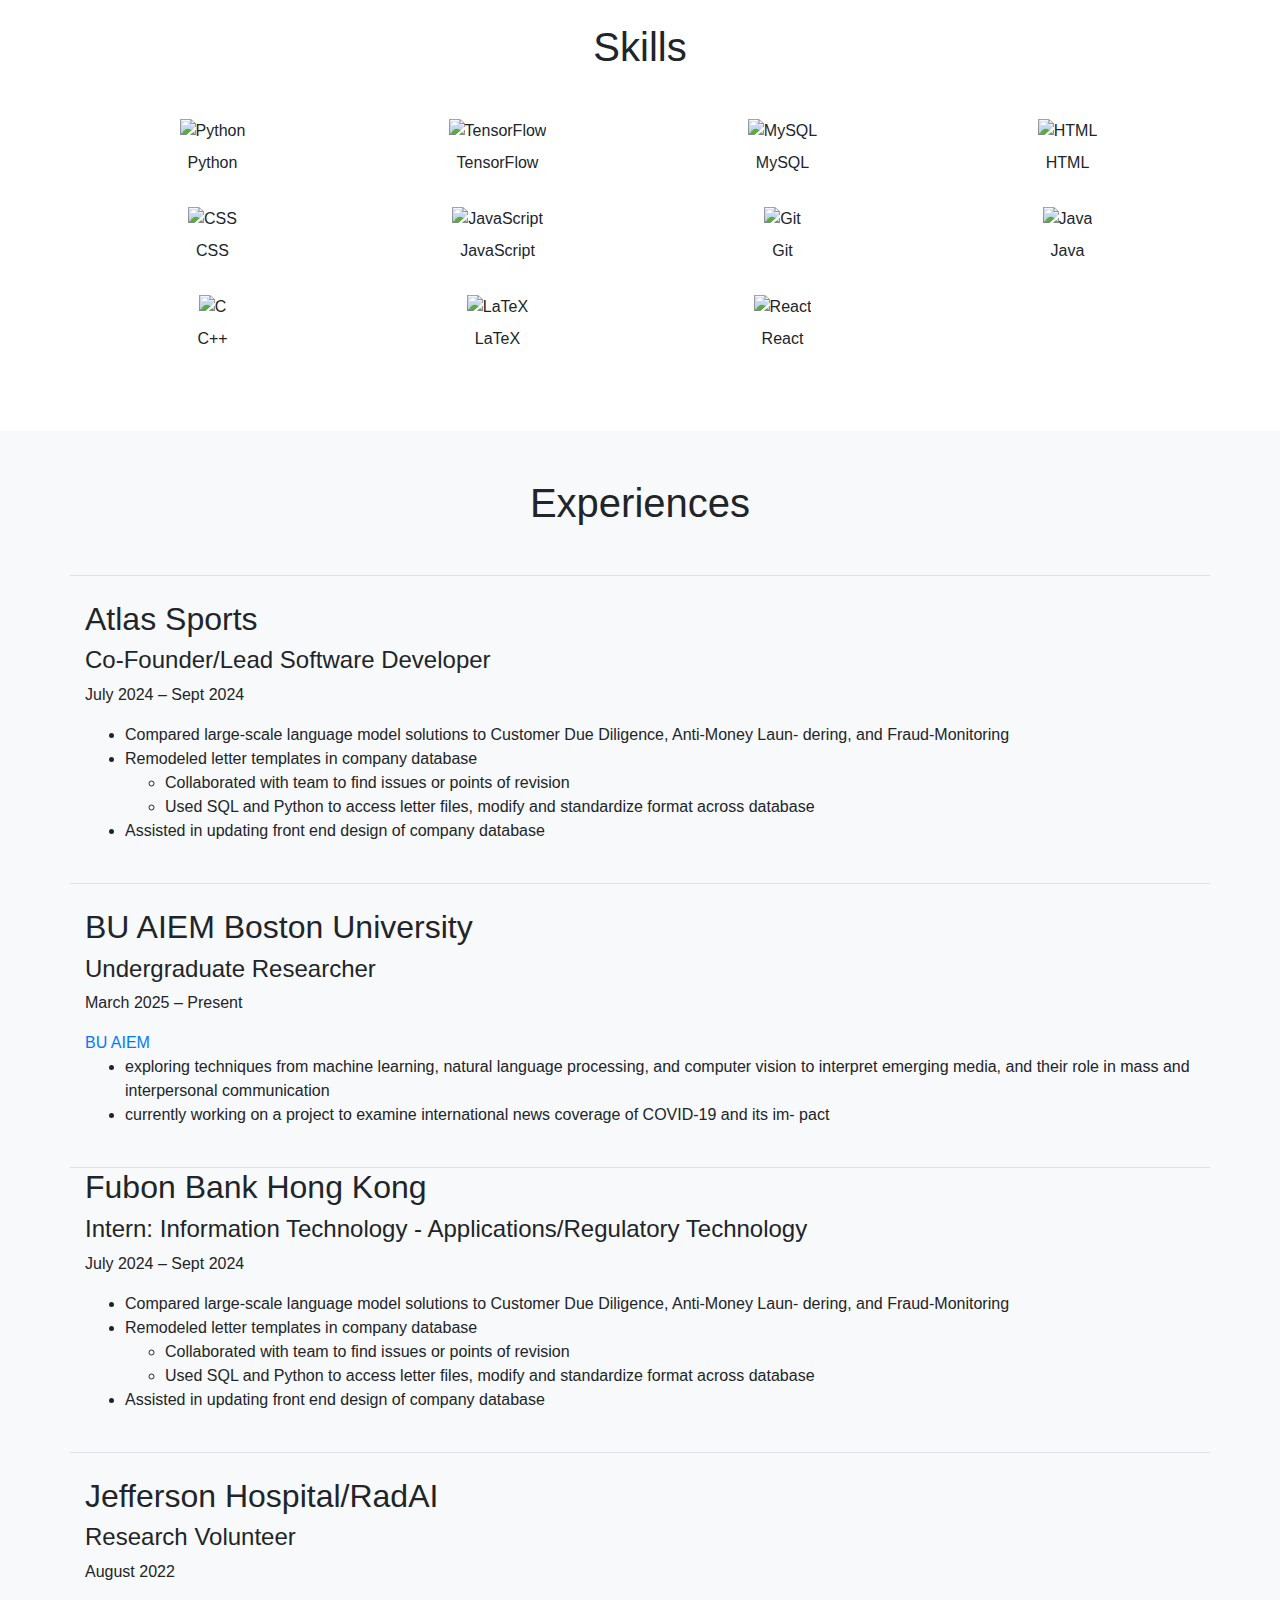
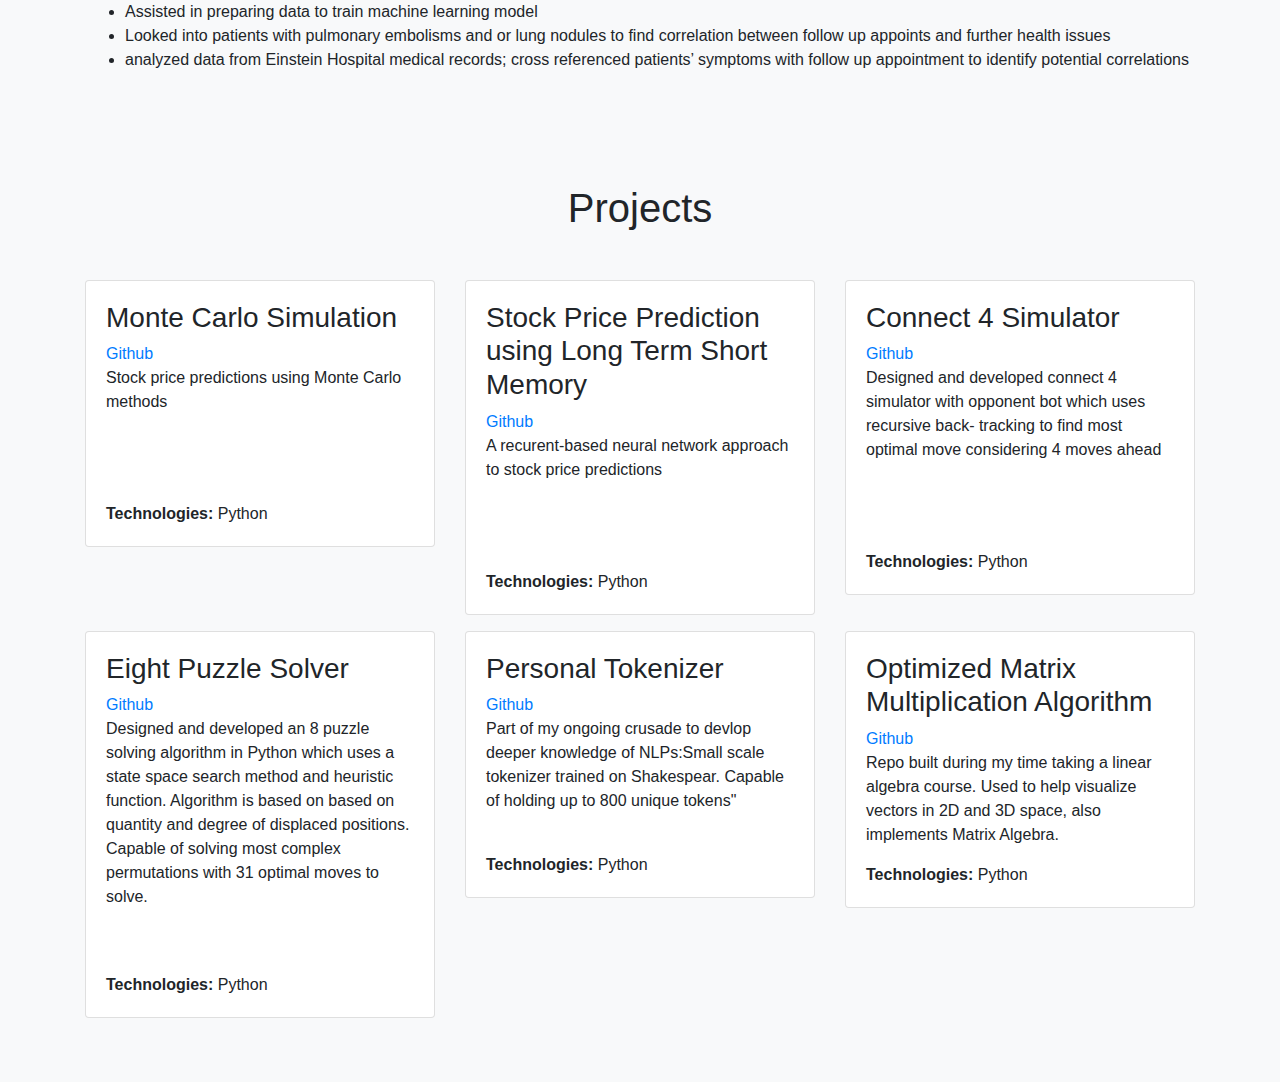
==== commit be649a40: "Update index.html" ====
--- a/index.html
+++ b/index.html
@@ -48,7 +48,7 @@
             <div class="container">
                 <div class="row">
                     <div class="col-md-6">
-                        <img src="/profile.jpg" alt="Headshot" class="img-fluid rounded-circle mb-3" style="max-width: 50%;">
+                        <img src="me.jpg" alt="Headshot" class="img-fluid rounded-circle mb-3" style="max-width: 50%;">
                     </div>
                     <div class="col-md-6">
                         
@@ -58,8 +58,8 @@
                         <p class="lead">Computer Science and Economics at Boston University.</p>
                         <div class="mt-4">
                             <!-- Circular logos for LinkedIn and email -->
-                            <a href="https://www.linkedin.com/in/ethan-lee-762335253/" target="_blank"><img src="/linkedin.png" alt="LinkedIn" class="mr-3" style="max-width: 10%;"></a>
-                            <a href="https://github.com/elee05" target="_blank"><img src="/githublogo.png" alt="GitHub" class="mr-3" style="max-width: 10%;"></a>
+                            <a href="https://www.linkedin.com/in/ethan-lee-762335253/" target="_blank"><img src="linkedin.png" alt="LinkedIn" class="mr-3" style="max-width: 10%;"></a>
+                            <a href="https://github.com/elee05" target="_blank"><img src="githublogo.png" alt="GitHub" class="mr-3" style="max-width: 10%;"></a>
                             <!-- <a href="mailto:ryanjg@bu.edu"><img src="email_logo.png" alt="Email"></a> -->
                             <div class = "Resume">
                                 <a  href="https://drive.google.com/file/d/1Ec6KIJwj25DoHJ4Frk3w-vxsHnj9-o5V/view?usp=sharing">Resume</a>
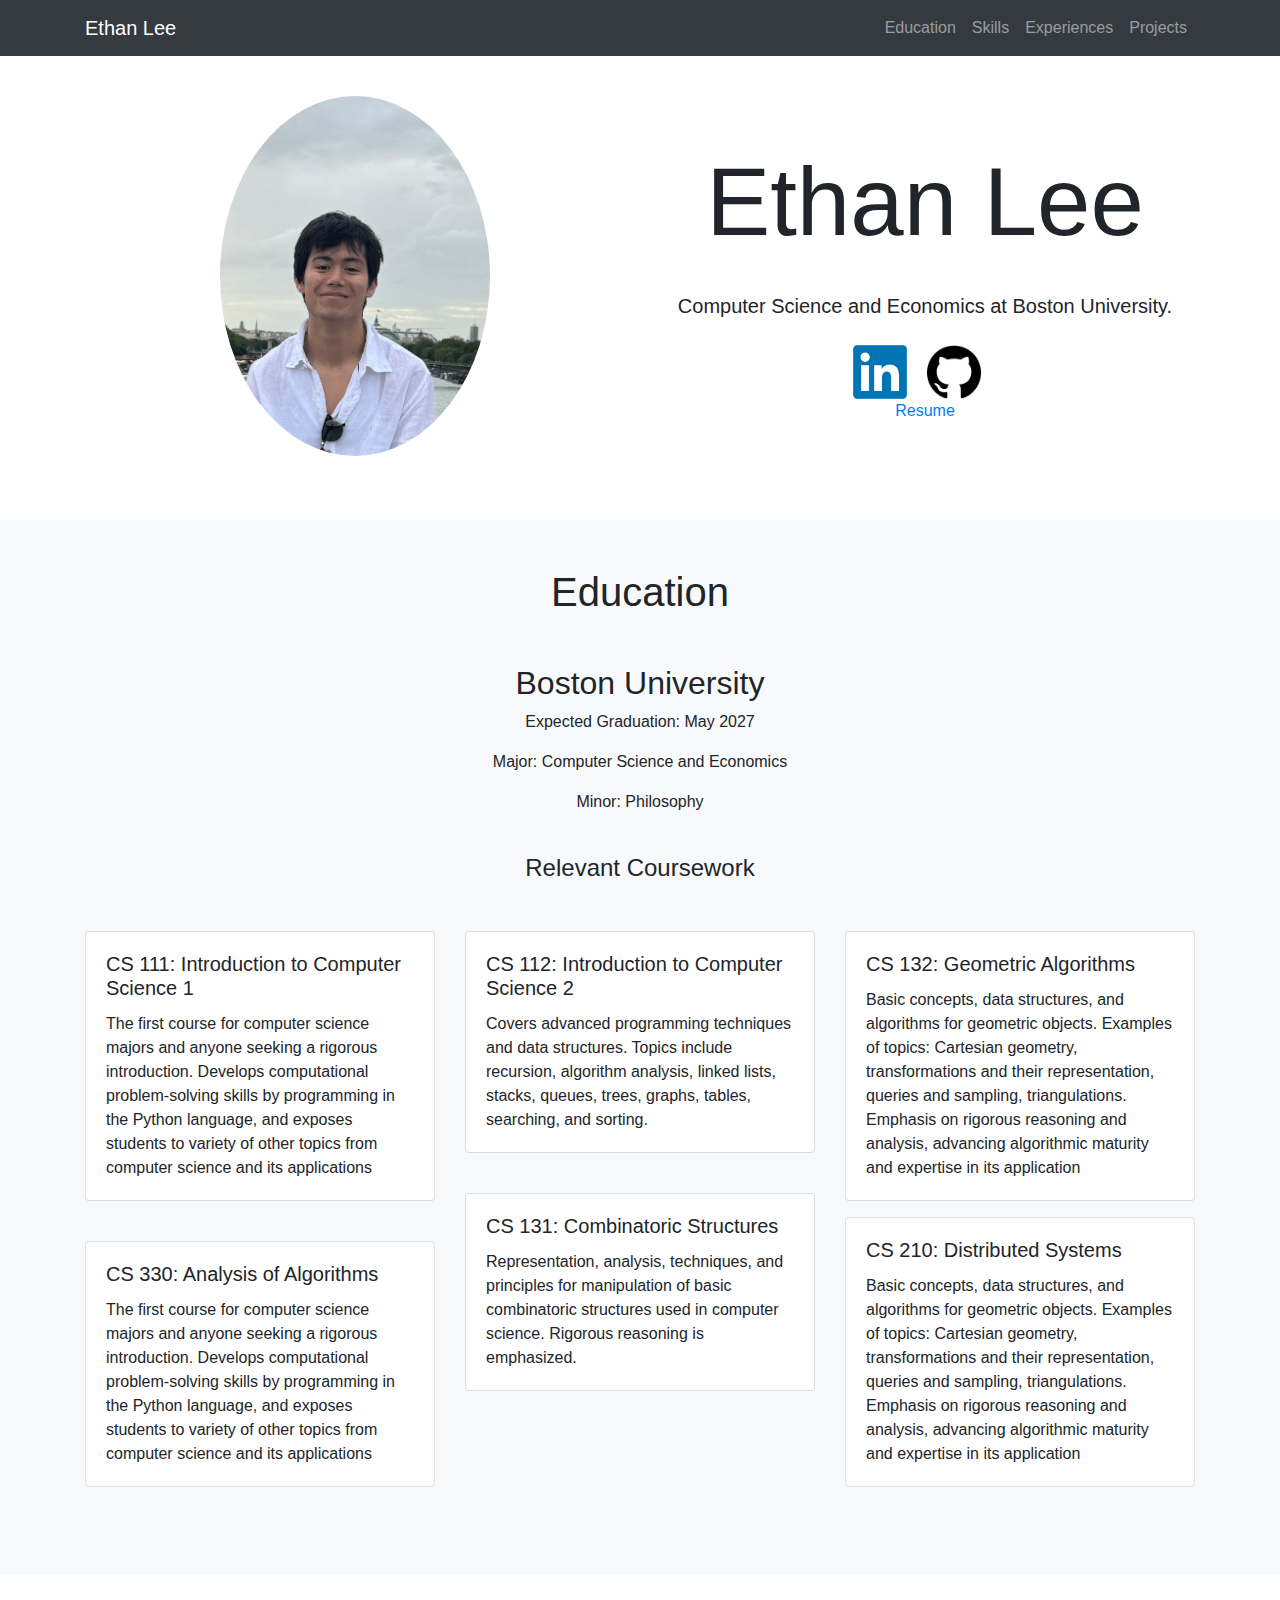
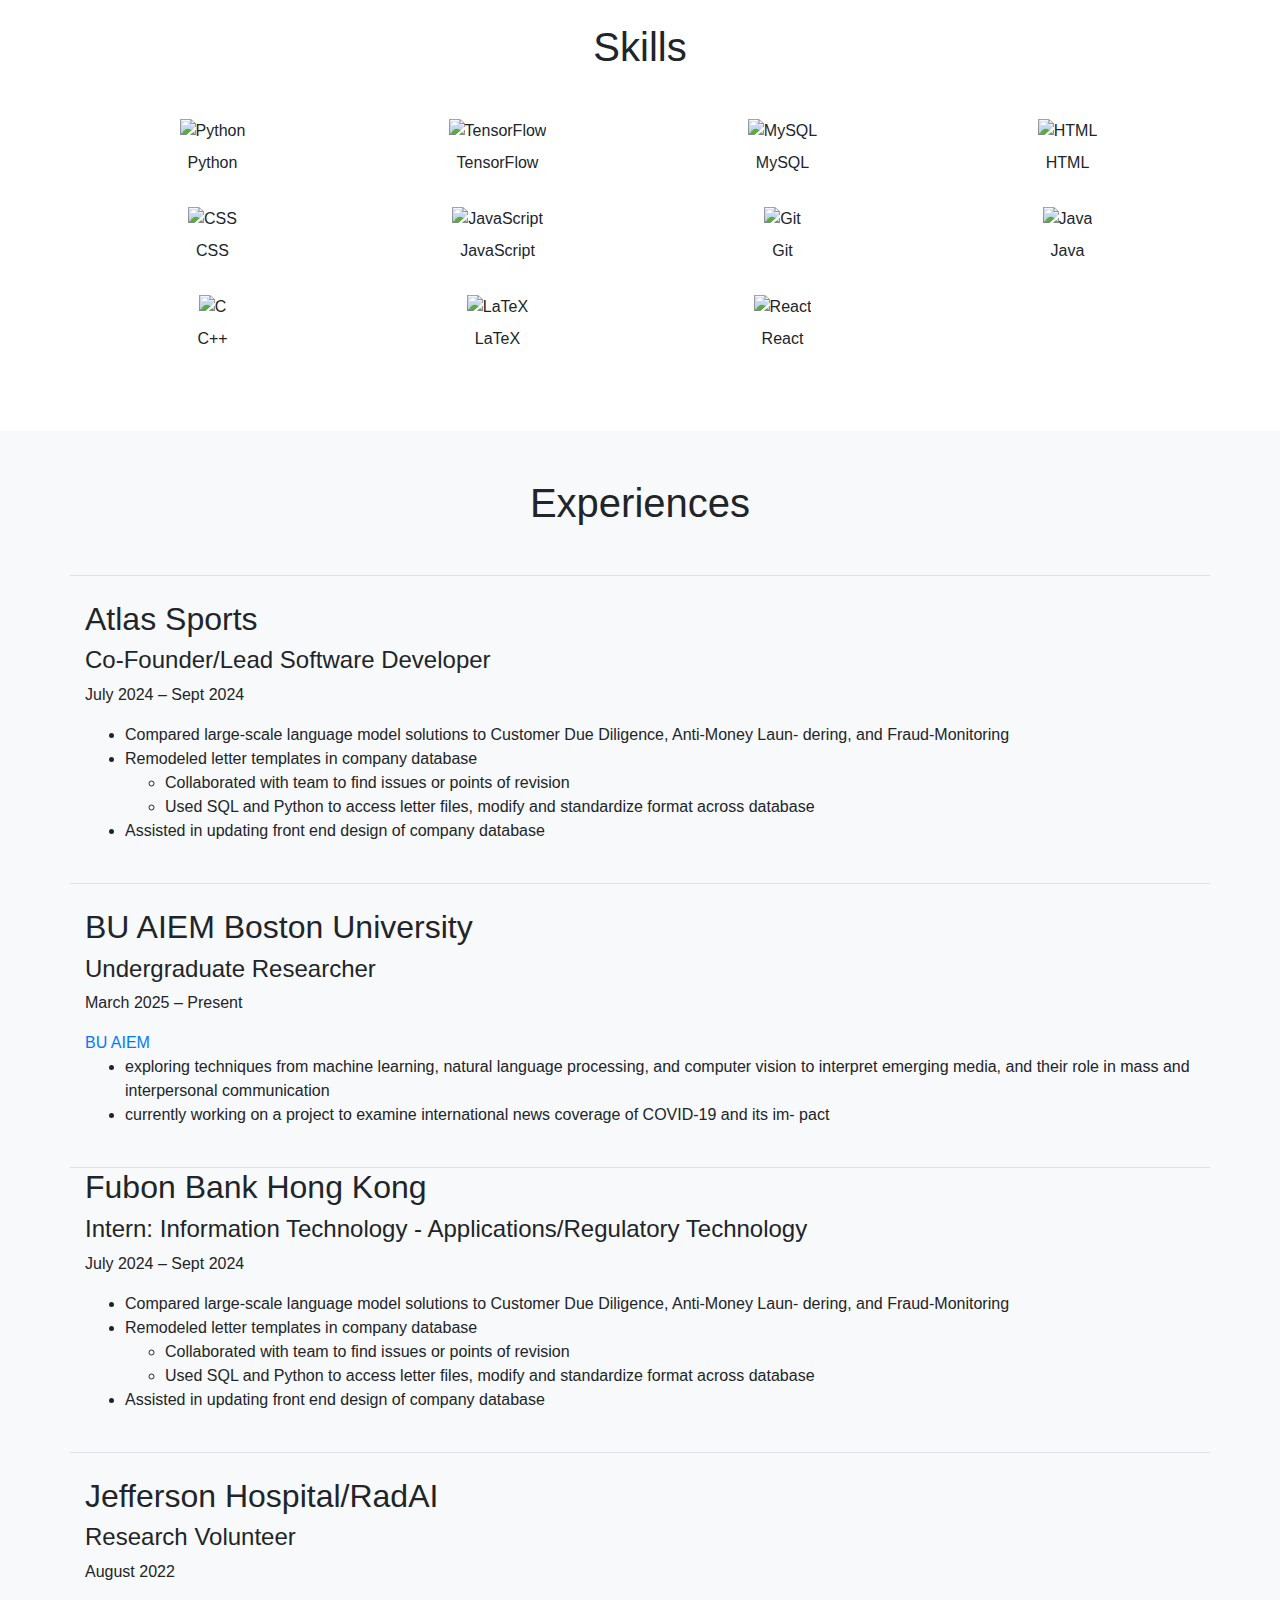
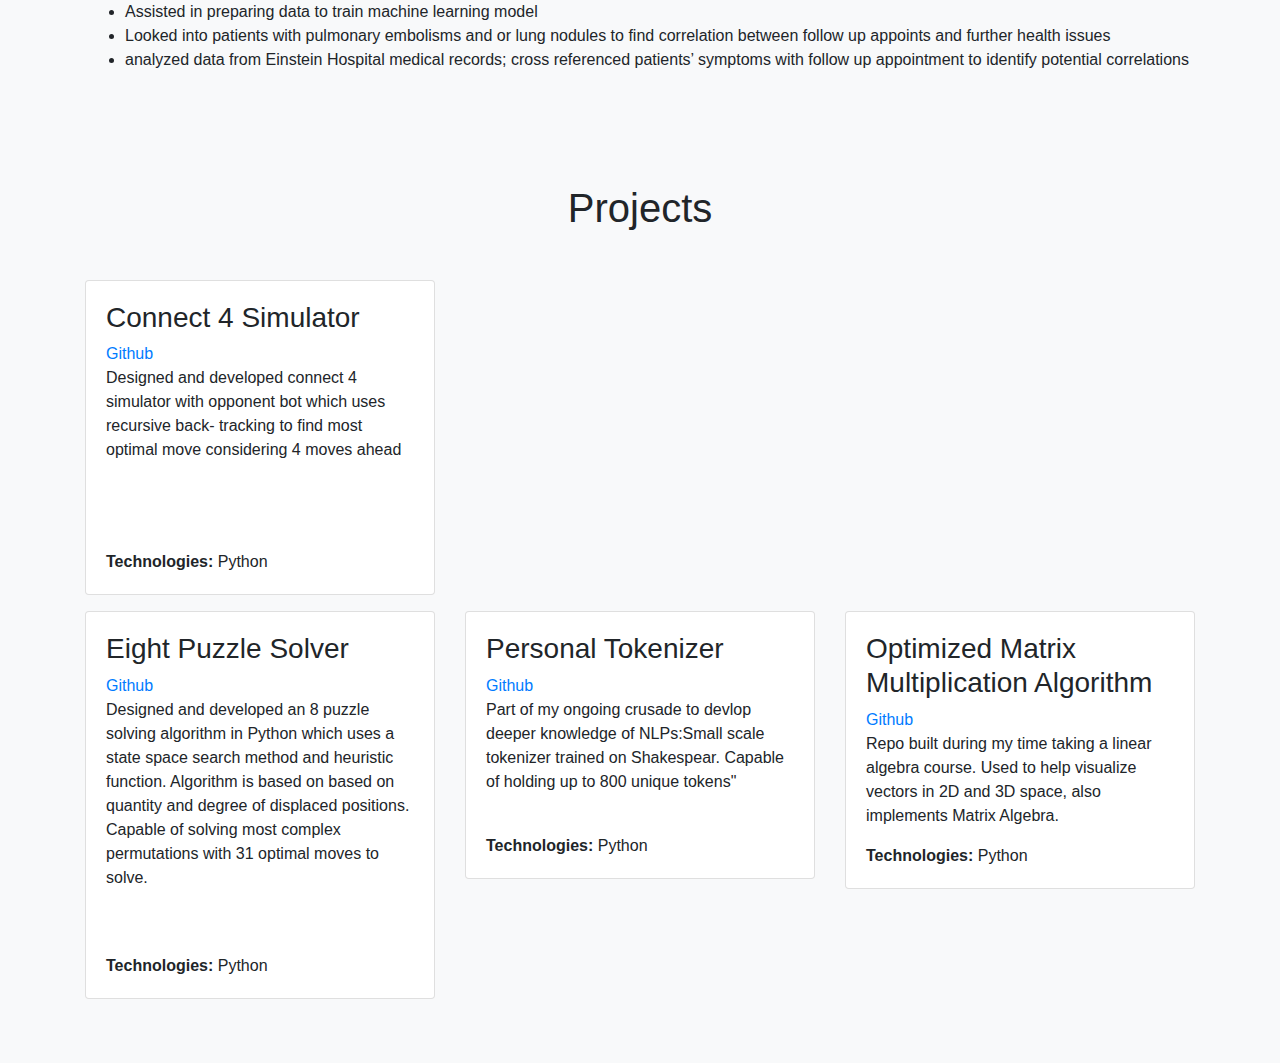
==== commit 834062e2: "Update index.html" ====
--- a/index.html
+++ b/index.html
@@ -331,30 +331,7 @@
                 <div class="row"> 
                     
                     <!-- Add more sections for other projects -->
-                    <div class="col-md-4">
-                        <div class="card mb-3">
-                            <div class="card-body">
-                                <h3>Monte Carlo Simulation </h3>
-                                <a href = "https://github.com/elee05/Monte-Carlo-Simulations">Github</a>
-                                
-                                <p>Stock price predictions using Monte Carlo methods</p>
-                                <br><br><br>
-                                <strong>Technologies:</strong> Python
-                            </div>
-                        </div>
-                    </div>
-                    <div class="col-md-4">
-                        <div class="card mb-3">
-                            <div class="card-body">
-                                <h3>Stock Price Prediction using Long Term Short Memory</h3>
-                                <a href = "https://github.com/elee05/Price-Predictions-LSTM">Github</a>
-                                
-                                <p>A recurent-based neural network approach to stock price predictions</p>
-                                <br><br><br>
-                                <strong>Technologies:</strong> Python
-                            </div>
-                        </div>
-                    </div>
+                
                     <div class="col-md-4">
                         <div class="card mb-3">
                             <div class="card-body">
